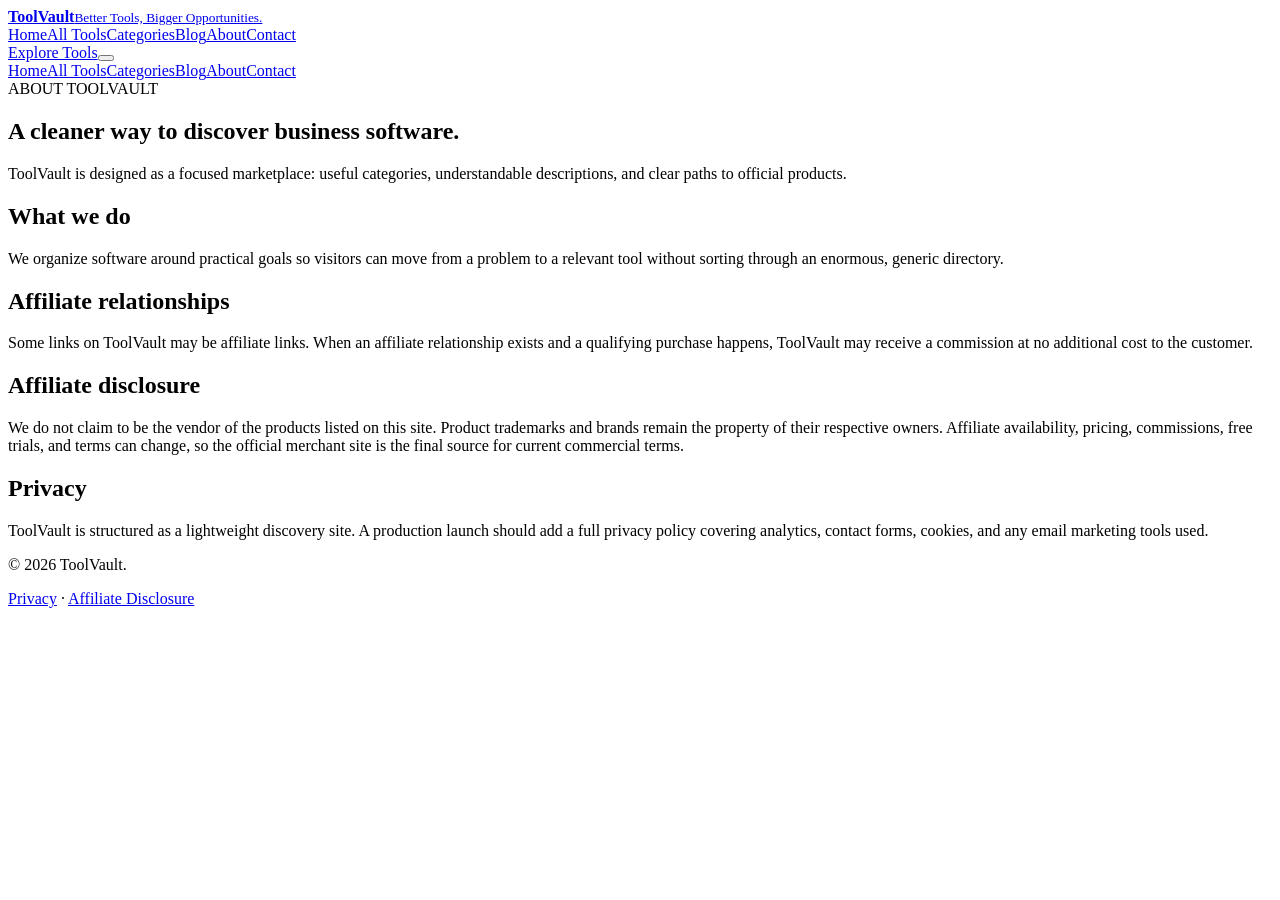
==== about.html @ f4c2e2bd "Create about.html" ====
<!DOCTYPE html>
<html lang="en">
<head><meta charset="UTF-8"><meta name="viewport" content="width=device-width, initial-scale=1.0"><meta name="description" content="Learn how ToolVault curates software recommendations and handles affiliate relationships."><meta name="theme-color" content="#050B16"><link rel="manifest" href="manifest.json"><link rel="preconnect" href="https://fonts.googleapis.com"><link rel="preconnect" href="https://fonts.gstatic.com" crossorigin><link href="https://fonts.googleapis.com/css2?family=Inter:wght@400;500;600;700;800&display=swap" rel="stylesheet"><link rel="stylesheet" href="style.css"><link rel="stylesheet" href="responsive.css"><title>About — ToolVault</title></head>
<body>
<header class="site-header"><div class="container header-inner"><a class="brand" href="index.html"><span class="brand-mark"><span></span></span><span class="brand-copy"><strong>ToolVault</strong><small>Better Tools, Bigger Opportunities.</small></span></a><nav class="main-nav"><a class="nav-link" href="index.html">Home</a><a class="nav-link" href="tools.html">All Tools</a><a class="nav-link" href="categories.html">Categories</a><a class="nav-link" href="blog.html">Blog</a><a class="nav-link active" href="about.html">About</a><a class="nav-link" href="contact.html">Contact</a></nav><div class="header-actions"><a class="btn btn-primary header-cta" href="tools.html">Explore Tools</a><button class="mobile-menu-toggle" type="button" aria-label="Open menu" aria-expanded="false"><span></span><span></span><span></span></button></div></div></header>
<div class="mobile-nav" aria-hidden="true"><div class="mobile-nav-inner"><a class="mobile-nav-link" href="index.html">Home</a><a class="mobile-nav-link" href="tools.html">All Tools</a><a class="mobile-nav-link" href="categories.html">Categories</a><a class="mobile-nav-link" href="blog.html">Blog</a><a class="mobile-nav-link active" href="about.html">About</a><a class="mobile-nav-link" href="contact.html">Contact</a></div></div>
<main><section class="page-hero compact"><div class="container"><div class="page-hero-content"><span class="hero-badge">ABOUT TOOLVAULT</span><h1>A cleaner way to discover business software.</h1><p>ToolVault is designed as a focused marketplace: useful categories, understandable descriptions, and clear paths to official products.</p></div></div></section><section class="content-section"><div class="container content-narrow"><article class="content-card"><h2>What we do</h2><p>We organize software around practical goals so visitors can move from a problem to a relevant tool without sorting through an enormous, generic directory.</p><h2>Affiliate relationships</h2><p>Some links on ToolVault may be affiliate links. When an affiliate relationship exists and a qualifying purchase happens, ToolVault may receive a commission at no additional cost to the customer.</p><h2 id="disclosure">Affiliate disclosure</h2><p>We do not claim to be the vendor of the products listed on this site. Product trademarks and brands remain the property of their respective owners. Affiliate availability, pricing, commissions, free trials, and terms can change, so the official merchant site is the final source for current commercial terms.</p><h2 id="privacy">Privacy</h2><p>ToolVault is structured as a lightweight discovery site. A production launch should add a full privacy policy covering analytics, contact forms, cookies, and any email marketing tools used.</p></article></div></section></main>
<footer class="site-footer"><div class="container"><div class="footer-bottom"><p>© <span id="currentYear">2026</span> ToolVault.</p><p><a href="#privacy">Privacy</a> · <a href="#disclosure">Affiliate Disclosure</a></p></div></div></footer>
<script src="app.js"></script><script src="affiliate.js"></script><script>if ('serviceWorker' in navigator) navigator.serviceWorker.register('sw.js').catch(() => {});</script>
</body></html>
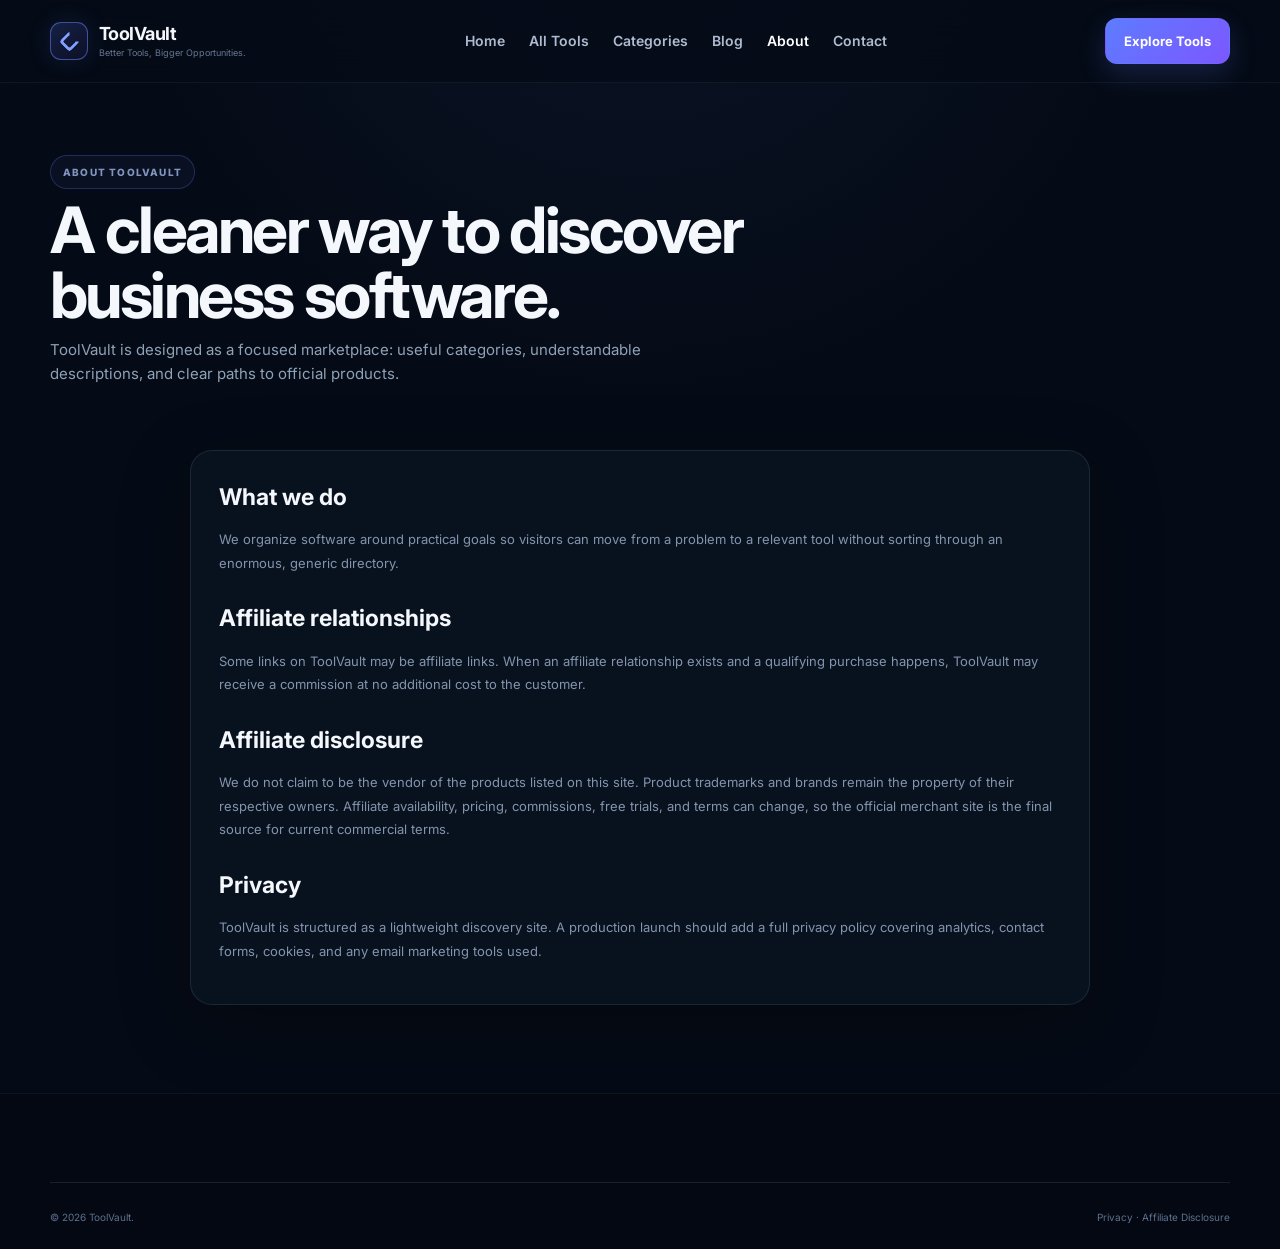
==== commit 72e69ed1: "Create about.html" ====
--- a/about.html
+++ b/about.html
@@ -1,10 +1,16 @@
 <!DOCTYPE html>
 <html lang="en">
-<head><meta charset="UTF-8"><meta name="viewport" content="width=device-width, initial-scale=1.0"><meta name="description" content="Learn how ToolVault curates software recommendations and handles affiliate relationships."><meta name="theme-color" content="#050B16"><link rel="manifest" href="manifest.json"><link rel="preconnect" href="https://fonts.googleapis.com"><link rel="preconnect" href="https://fonts.gstatic.com" crossorigin><link href="https://fonts.googleapis.com/css2?family=Inter:wght@400;500;600;700;800&display=swap" rel="stylesheet"><link rel="stylesheet" href="style.css"><link rel="stylesheet" href="responsive.css"><title>About — ToolVault</title></head>
+<head><meta charset="UTF-8"><meta name="viewport" content="width=device-width, initial-scale=1.0"><meta name="description" content="Learn how ToolVault curates software recommendations and handles affiliate relationships."><meta name="theme-color" content="#050B16">
+    <meta name="robots" content="index,follow,max-image-preview:large,max-snippet:-1,max-video-preview:-1">
+    <meta name="author" content="ToolVault">
+    <meta name="color-scheme" content="dark"><link rel="manifest" href="manifest.json"><link rel="preconnect" href="https://fonts.googleapis.com">
+    <link rel="dns-prefetch" href="https://fonts.googleapis.com"><link rel="preconnect" href="https://fonts.gstatic.com" crossorigin><link href="https://fonts.googleapis.com/css2?family=Inter:wght@400;500;600;700;800&display=swap" rel="stylesheet"><link rel="stylesheet" href="style.css"><link rel="stylesheet" href="responsive.css">
+    <link rel="stylesheet" href="polish.css"><title>About — ToolVault</title></head>
 <body>
-<header class="site-header"><div class="container header-inner"><a class="brand" href="index.html"><span class="brand-mark"><span></span></span><span class="brand-copy"><strong>ToolVault</strong><small>Better Tools, Bigger Opportunities.</small></span></a><nav class="main-nav"><a class="nav-link" href="index.html">Home</a><a class="nav-link" href="tools.html">All Tools</a><a class="nav-link" href="categories.html">Categories</a><a class="nav-link" href="blog.html">Blog</a><a class="nav-link active" href="about.html">About</a><a class="nav-link" href="contact.html">Contact</a></nav><div class="header-actions"><a class="btn btn-primary header-cta" href="tools.html">Explore Tools</a><button class="mobile-menu-toggle" type="button" aria-label="Open menu" aria-expanded="false"><span></span><span></span><span></span></button></div></div></header>
+<header class="site-header"><div class="container header-inner"><a class="brand" href="index.html"><span class="brand-mark" aria-hidden="true"><span class="brand-mark-fallback"></span><img class="brand-logo" src="assets/brand/toolvault-brand.png" alt="" loading="eager" onload="this.previousElementSibling.hidden=true" onerror="this.hidden=true"></span><span class="brand-copy"><strong>ToolVault</strong><small>Better Tools, Bigger Opportunities.</small></span></a><nav class="main-nav"><a class="nav-link" href="index.html">Home</a><a class="nav-link" href="tools.html">All Tools</a><a class="nav-link" href="categories.html">Categories</a><a class="nav-link" href="blog.html">Blog</a><a class="nav-link active" href="about.html">About</a><a class="nav-link" href="contact.html">Contact</a></nav><div class="header-actions"><a class="btn btn-primary header-cta" href="tools.html">Explore Tools</a><button class="mobile-menu-toggle" type="button" aria-label="Open menu" aria-expanded="false"><span></span><span></span><span></span></button></div></div></header>
 <div class="mobile-nav" aria-hidden="true"><div class="mobile-nav-inner"><a class="mobile-nav-link" href="index.html">Home</a><a class="mobile-nav-link" href="tools.html">All Tools</a><a class="mobile-nav-link" href="categories.html">Categories</a><a class="mobile-nav-link" href="blog.html">Blog</a><a class="mobile-nav-link active" href="about.html">About</a><a class="mobile-nav-link" href="contact.html">Contact</a></div></div>
-<main><section class="page-hero compact"><div class="container"><div class="page-hero-content"><span class="hero-badge">ABOUT TOOLVAULT</span><h1>A cleaner way to discover business software.</h1><p>ToolVault is designed as a focused marketplace: useful categories, understandable descriptions, and clear paths to official products.</p></div></div></section><section class="content-section"><div class="container content-narrow"><article class="content-card"><h2>What we do</h2><p>We organize software around practical goals so visitors can move from a problem to a relevant tool without sorting through an enormous, generic directory.</p><h2>Affiliate relationships</h2><p>Some links on ToolVault may be affiliate links. When an affiliate relationship exists and a qualifying purchase happens, ToolVault may receive a commission at no additional cost to the customer.</p><h2 id="disclosure">Affiliate disclosure</h2><p>We do not claim to be the vendor of the products listed on this site. Product trademarks and brands remain the property of their respective owners. Affiliate availability, pricing, commissions, free trials, and terms can change, so the official merchant site is the final source for current commercial terms.</p><h2 id="privacy">Privacy</h2><p>ToolVault is structured as a lightweight discovery site. A production launch should add a full privacy policy covering analytics, contact forms, cookies, and any email marketing tools used.</p></article></div></section></main>
+<main id="main-content"><section class="page-hero compact"><div class="container"><div class="page-hero-content"><span class="hero-badge">ABOUT TOOLVAULT</span><h1>A cleaner way to discover business software.</h1><p>ToolVault is designed as a focused marketplace: useful categories, understandable descriptions, and clear paths to official products.</p></div></div></section><section class="content-section"><div class="container content-narrow"><article class="content-card"><h2>What we do</h2><p>We organize software around practical goals so visitors can move from a problem to a relevant tool without sorting through an enormous, generic directory.</p><h2>Affiliate relationships</h2><p>Some links on ToolVault may be affiliate links. When an affiliate relationship exists and a qualifying purchase happens, ToolVault may receive a commission at no additional cost to the customer.</p><h2 id="disclosure">Affiliate disclosure</h2><p>We do not claim to be the vendor of the products listed on this site. Product trademarks and brands remain the property of their respective owners. Affiliate availability, pricing, commissions, free trials, and terms can change, so the official merchant site is the final source for current commercial terms.</p><h2 id="privacy">Privacy</h2><p>ToolVault is structured as a lightweight discovery site. A production launch should add a full privacy policy covering analytics, contact forms, cookies, and any email marketing tools used.</p></article></div></section></main>
 <footer class="site-footer"><div class="container"><div class="footer-bottom"><p>© <span id="currentYear">2026</span> ToolVault.</p><p><a href="#privacy">Privacy</a> · <a href="#disclosure">Affiliate Disclosure</a></p></div></div></footer>
 <script src="app.js"></script><script src="affiliate.js"></script><script>if ('serviceWorker' in navigator) navigator.serviceWorker.register('sw.js').catch(() => {});</script>
+<script src="analytics-config.js"></script><script src="analytics.js"></script><script src="site-seo.js"></script><script src="site-enhancements.js"></script>
 </body></html>
--- a/style.css
+++ b/style.css
@@ -0,0 +1,120 @@
+:root{--bg:#050B16;--bg-soft:#081120;--surface:#0b1627;--surface-2:#0f1c2e;--line:rgba(144,170,204,.15);--line-strong:rgba(144,170,204,.25);--text:#f4f7fb;--muted:#8fa1b7;--muted-2:#667892;--primary:#5d7cff;--primary-2:#7c57ff;--glow:rgba(93,124,255,.34);--success:#60e6a7;--radius:22px;--shadow:0 20px 70px rgba(0,0,0,.3);--container:1180px}
+*{box-sizing:border-box}html{scroll-behavior:smooth}body{margin:0;background:radial-gradient(circle at 50% -10%,rgba(43,69,134,.16),transparent 34%),var(--bg);color:var(--text);font-family:Inter,system-ui,sans-serif;line-height:1.6;min-height:100vh}a{color:inherit;text-decoration:none}button,input,select,textarea{font:inherit}button{cursor:pointer}.container{width:min(calc(100% - 40px),var(--container));margin:0 auto}.site-header{position:sticky;top:0;z-index:50;background:rgba(5,11,22,.82);backdrop-filter:blur(18px);border-bottom:1px solid rgba(144,170,204,.08)}.header-inner{display:flex;align-items:center;justify-content:space-between;gap:28px;min-height:82px}.brand{display:inline-flex;align-items:center;gap:11px;flex:0 0 auto}.brand-mark{width:38px;height:38px;border:1px solid rgba(108,137,255,.5);border-radius:11px;display:grid;place-items:center;background:linear-gradient(145deg,rgba(91,124,255,.2),rgba(124,87,255,.08));box-shadow:0 0 24px rgba(91,124,255,.14)}.brand-mark span{display:block;width:15px;height:15px;border:3px solid #86a0ff;border-top-color:transparent;transform:rotate(45deg);border-radius:4px}.brand-copy{display:flex;flex-direction:column;line-height:1.12}.brand-copy strong{font-size:18px;letter-spacing:-.03em}.brand-copy small{font-size:9px;color:var(--muted-2);margin-top:4px;white-space:nowrap}.main-nav{display:flex;align-items:center;gap:24px}.nav-link{border:0;background:none;color:#aebbd0;font-size:14px;font-weight:600;padding:9px 0;transition:.2s}.nav-link:hover,.nav-link.active{color:#fff}.nav-dropdown{position:relative}.dropdown-trigger{display:flex;align-items:center;gap:5px}.chevron{font-size:16px;line-height:1}.dropdown-menu{position:absolute;left:50%;top:calc(100% + 14px);transform:translateX(-50%) translateY(8px);width:235px;padding:10px;border:1px solid var(--line);background:rgba(11,22,39,.97);border-radius:16px;box-shadow:var(--shadow);opacity:0;pointer-events:none;transition:.2s}.nav-dropdown:hover .dropdown-menu,.nav-dropdown.open .dropdown-menu{opacity:1;pointer-events:auto;transform:translateX(-50%) translateY(0)}.dropdown-menu a{display:block;padding:10px 12px;border-radius:10px;color:#b5c1d2;font-size:13px}.dropdown-menu a:hover{background:rgba(93,124,255,.1);color:#fff}.header-actions{display:flex;align-items:center;gap:12px}.icon-button{width:40px;height:40px;border:1px solid var(--line);border-radius:12px;background:rgba(255,255,255,.02);color:#dce7f8;font-size:23px}.btn{display:inline-flex;align-items:center;justify-content:center;gap:8px;border:1px solid transparent;border-radius:12px;padding:12px 18px;font-weight:700;font-size:13px;transition:.2s}.btn-primary{color:#fff;background:linear-gradient(135deg,var(--primary),var(--primary-2));box-shadow:0 10px 28px rgba(93,124,255,.2)}.btn-primary:hover{transform:translateY(-1px);box-shadow:0 14px 34px rgba(93,124,255,.3)}.btn-outline{border-color:var(--line-strong);background:rgba(255,255,255,.02);color:#d4def0}.btn-outline:hover{background:rgba(255,255,255,.04);border-color:rgba(137,158,255,.34)}.mobile-menu-toggle{display:none;width:42px;height:42px;border:1px solid var(--line);border-radius:12px;background:transparent;padding:10px}.mobile-menu-toggle span{display:block;height:2px;background:#fff;margin:4px 0;border-radius:2px}.mobile-nav{display:none}.search-overlay{position:fixed;inset:0;z-index:90;display:none}.search-overlay.open{display:block}.search-overlay-backdrop{position:absolute;inset:0;background:rgba(0,0,0,.64);backdrop-filter:blur(7px)}.search-panel{position:relative;width:min(760px,calc(100% - 32px));margin:110px auto 0;border:1px solid var(--line);background:#091322;border-radius:24px;padding:28px;box-shadow:var(--shadow)}.search-panel-header{display:flex;justify-content:space-between;align-items:flex-start;margin-bottom:24px}.search-panel-header h2{margin:4px 0 0;font-size:26px}.search-close,.sidebar-close{border:0;background:transparent;color:#9db0c8;font-size:28px}.eyebrow{display:block;color:#7185a0;font-size:10px;font-weight:800;letter-spacing:.16em}.search-field{display:flex;align-items:center;gap:12px;padding:5px 6px 5px 15px;background:#07111f;border:1px solid rgba(151,177,214,.16);border-radius:16px;min-height:58px;box-shadow:inset 0 1px 0 rgba(255,255,255,.025)}.search-field>span{color:#7083a0;font-size:21px}.search-field input{min-width:0;flex:1;background:transparent;border:0;outline:0;color:#fff;font-size:14px}.search-field input::placeholder{color:#657994}.search-field.large{min-height:64px}.hero-section,.page-hero{position:relative;overflow:hidden}.hero-section{padding:74px 0 80px}.hero-glow,.page-hero-glow{position:absolute;width:420px;height:420px;border-radius:50%;filter:blur(90px);pointer-events:none}.hero-glow-left,.page-hero-glow-left{left:-240px;top:60px;background:rgba(59,92,235,.13)}.hero-glow-right,.page-hero-glow-right{right:-200px;top:0;background:rgba(124,87,255,.12)}.hero-grid{display:grid;grid-template-columns:1.03fr .97fr;gap:52px;align-items:center}.hero-content{max-width:650px}.hero-badge{display:inline-flex;padding:8px 12px;border:1px solid rgba(104,132,255,.25);border-radius:999px;background:rgba(84,111,236,.06);color:#8195bd;font-size:10px;font-weight:800;letter-spacing:.12em}.hero-content h1{font-size:clamp(44px,6vw,76px);line-height:.98;letter-spacing:-.055em;margin:20px 0}.hero-content h1 span{display:block;background:linear-gradient(100deg,#fff 0%,#9ba9ff 45%,#8a6cff 90%);-webkit-background-clip:text;background-clip:text;color:transparent}.hero-content>p{max-width:590px;font-size:17px;color:var(--muted);line-height:1.75;margin:0 0 24px}.hero-search{max-width:620px}.hero-quick-links{display:flex;flex-wrap:wrap;gap:12px;margin-top:14px;color:#687a95;font-size:12px}.hero-quick-links a{color:#98a9c1}.hero-quick-links a:hover{color:#fff}.hero-visual{position:relative;min-height:500px;display:grid;place-items:center}.hero-device{width:min(100%,540px);height:370px;border:1px solid rgba(143,172,212,.22);border-radius:24px;background:linear-gradient(160deg,#0e1a2b,#07111f 60%);box-shadow:0 30px 80px rgba(0,0,0,.45),0 0 80px rgba(79,102,255,.11);overflow:hidden;transform:perspective(900px) rotateY(-7deg) rotateX(2deg)}.device-topbar{height:44px;border-bottom:1px solid var(--line);display:flex;align-items:center;gap:6px;padding:0 14px}.device-topbar>span{width:7px;height:7px;border-radius:50%;background:#526177}.device-url{margin-left:12px;height:22px;flex:1;border-radius:7px;background:rgba(255,255,255,.035);color:#526580;font-size:9px;display:flex;align-items:center;padding:0 9px}.device-content{display:grid;grid-template-columns:70px 1fr;height:326px}.device-sidebar{padding:18px 12px;border-right:1px solid var(--line);display:flex;flex-direction:column;gap:16px}.mini-brand{width:30px;height:30px;border-radius:9px;background:linear-gradient(135deg,rgba(96,125,255,.42),rgba(124,87,255,.3));margin-bottom:4px}.device-sidebar span{height:10px;border-radius:999px;background:rgba(132,154,185,.12)}.device-sidebar span:nth-of-type(1){width:35px}.device-sidebar span:nth-of-type(2){width:28px}.device-sidebar span:nth-of-type(3){width:38px}.device-sidebar span:nth-of-type(4){width:31px}.device-main{padding:24px}.mini-heading{display:flex;gap:10px;margin-bottom:18px}.mini-heading i{height:9px;width:60px;background:rgba(236,243,255,.16);border-radius:8px}.mini-heading i:nth-child(2){width:30px;background:rgba(103,130,255,.18)}.mini-heading i:nth-child(3){width:42px}.mini-search{height:54px;border-radius:14px;border:1px solid rgba(135,164,207,.15);background:rgba(255,255,255,.02);margin-bottom:17px}.mini-cards{display:grid;grid-template-columns:repeat(3,1fr);gap:12px}.mini-cards div{height:118px;border-radius:16px;background:linear-gradient(145deg,rgba(114,136,255,.08),rgba(255,255,255,.025));border:1px solid var(--line);position:relative;overflow:hidden}.mini-cards div:after{content:"";position:absolute;left:14px;right:14px;top:18px;height:8px;border-radius:7px;background:rgba(255,255,255,.12);box-shadow:0 22px 0 rgba(255,255,255,.06),0 44px 0 rgba(255,255,255,.04)}.mini-wide{height:68px;border:1px solid var(--line);border-radius:16px;margin-top:14px;background:linear-gradient(90deg,rgba(99,127,255,.11),rgba(255,255,255,.02))}.floating-card{position:absolute;display:flex;align-items:center;gap:11px;padding:12px 15px;border:1px solid rgba(133,159,204,.18);background:rgba(8,18,32,.9);backdrop-filter:blur(14px);border-radius:16px;box-shadow:0 18px 48px rgba(0,0,0,.3)}.floating-card-top{right:-12px;top:72px}.floating-card-bottom{left:0;bottom:44px;display:flex;gap:18px}.floating-card small{display:block;color:#6f819b;font-size:9px}.floating-card strong{display:block;font-size:12px}.floating-dot{width:28px;height:28px;border-radius:50%;display:grid;place-items:center;background:rgba(74,224,161,.12);color:var(--success);border:1px solid rgba(74,224,161,.25)}.floating-card-bottom>div{min-width:60px}.floating-card-bottom>div strong{font-size:19px}.floating-card-bottom em{width:1px;height:30px;background:var(--line)}.section-heading{max-width:720px}.centered{margin:0 auto;text-align:center}.section-heading h2,.page-hero-content h1{margin:8px 0 10px;letter-spacing:-.04em}.section-heading h2{font-size:36px}.section-heading p{margin:0;color:var(--muted);font-size:15px}.categories-section{padding:92px 0 74px}.category-grid{margin-top:36px;display:grid;grid-template-columns:repeat(3,1fr);gap:14px}.category-card{display:flex;align-items:center;gap:14px;padding:17px 18px;border:1px solid var(--line);background:linear-gradient(145deg,rgba(255,255,255,.025),rgba(255,255,255,.015));border-radius:18px;transition:.2s}.category-card:hover{transform:translateY(-3px);border-color:rgba(108,139,255,.3);background:linear-gradient(145deg,rgba(91,124,255,.07),rgba(255,255,255,.02))}.category-icon{width:44px;height:44px;border-radius:13px;display:grid;place-items:center;background:rgba(102,126,255,.09);border:1px solid rgba(112,139,255,.16);color:#9aacff;font-size:18px}.category-content{display:flex;flex-direction:column;min-width:0}.category-content strong{font-size:13px}.category-content small{font-size:10px;color:#687a95;margin-top:3px}.category-arrow{margin-left:auto;color:#7084a3;font-size:18px}.featured-section{padding:58px 0 82px}.section-heading-row{display:flex;align-items:end;justify-content:space-between;gap:22px}.text-link{color:#aebcff;font-size:13px;font-weight:700}.text-link span{margin-left:6px}.featured-tools-grid{display:grid;grid-template-columns:repeat(3,1fr);gap:16px;margin-top:28px}.tool-card{border:1px solid var(--line);background:linear-gradient(160deg,rgba(14,28,48,.9),rgba(7,16,29,.95));border-radius:22px;padding:18px;min-width:0;transition:.22s;box-shadow:inset 0 1px 0 rgba(255,255,255,.02)}.tool-card:hover{transform:translateY(-4px);border-color:rgba(106,137,255,.32);box-shadow:0 20px 60px rgba(0,0,0,.24)}.tool-card-top{display:flex;align-items:flex-start;justify-content:space-between;gap:10px}.tool-category-badge{font-size:9px;font-weight:800;letter-spacing:.04em;padding:7px 9px;border-radius:999px;color:#9eb0cc;background:rgba(124,145,182,.09);border:1px solid rgba(124,145,182,.14)}.tool-logo{width:48px;height:48px;border-radius:15px;border:1px solid rgba(127,152,195,.17);background:linear-gradient(145deg,#14223a,#0b1627);display:grid;place-items:center;font-weight:800;font-size:19px;color:#e9effa;box-shadow:0 8px 18px rgba(0,0,0,.18)}.tool-logo span{display:block}.systeme-logo{color:#ffb38b}.getresponse-logo:after{content:"";width:17px;height:17px;border:4px solid #73a5ff;border-left-color:transparent;border-radius:50%}.semrush-logo{font-size:8px;letter-spacing:.08em;color:#ffb45f}.semrush-dot{width:9px;height:9px;border-radius:50%;background:#ff7a59}.jasper-logo{color:#b7a2ff}.wix-logo{font-size:13px}.canva-logo{background:linear-gradient(135deg,#1c253e,#0e1730);color:#9faeff}.zapier-logo{color:#ffb65b}.hubspot-logo{color:#ff9f65}.notion-logo{color:#fff}.tubebuddy-logo{color:#ff6e6e}.clickup-logo{color:#b2a4ff}.descript-logo{color:#ff9adc}.tool-card-body h3{font-size:19px;margin:18px 0 7px}.tool-card-body p{font-size:12px;color:#8294ae;line-height:1.7;margin:0}.tool-feature-list{list-style:none;padding:0;margin:18px 0 0;display:grid;gap:7px}.tool-feature-list li{font-size:11px;color:#8fa0b8}.tool-feature-list span{color:#7c94ff;margin-right:6px}.tool-card-footer{margin-top:20px;padding-top:16px;border-top:1px solid var(--line)}.btn-small{padding:10px 13px;font-size:11px}.trust-section{padding:0 0 82px}.trust-grid{display:grid;grid-template-columns:repeat(4,1fr);border:1px solid var(--line);border-radius:22px;overflow:hidden;background:rgba(255,255,255,.015)}.trust-item{display:flex;gap:12px;padding:22px;border-right:1px solid var(--line)}.trust-item:last-child{border-right:0}.trust-icon{width:34px;height:34px;border-radius:11px;display:grid;place-items:center;background:rgba(94,121,255,.09);color:#9eaeff;border:1px solid rgba(110,136,255,.16);flex:0 0 auto}.trust-item strong{font-size:12px}.trust-item p{margin:5px 0 0;color:#6f819b;font-size:10px;line-height:1.6}.cta-section{position:relative;padding:20px 0 90px}.cta-bg-glow{position:absolute;width:600px;height:220px;left:50%;bottom:20px;transform:translateX(-50%);border-radius:50%;background:rgba(82,100,255,.09);filter:blur(70px)}.cta-card{position:relative;display:flex;align-items:center;justify-content:space-between;gap:28px;padding:34px 36px;border:1px solid rgba(106,135,255,.22);border-radius:24px;background:linear-gradient(120deg,rgba(73,96,179,.13),rgba(76,56,146,.1));overflow:hidden}.cta-content{display:flex;gap:16px;align-items:flex-start}.cta-content h2{margin:7px 0 7px;font-size:29px;letter-spacing:-.04em}.cta-content p{margin:0;color:#8394ad;font-size:13px}.cta-mini-icon{width:40px;height:40px;border-radius:12px;display:grid;place-items:center;background:rgba(117,124,255,.12);color:#abb5ff;border:1px solid rgba(117,124,255,.18)}.page-hero{padding:72px 0 64px}.page-hero.compact{padding-bottom:54px}.page-hero-content{max-width:760px}.page-hero-content h1{font-size:clamp(38px,5vw,64px);line-height:1.02}.page-hero-content p{margin:0;color:var(--muted);font-size:15px;max-width:650px}.marketplace-search{margin-top:24px;max-width:650px}.tools-marketplace-section{padding:20px 0 70px}.marketplace-toolbar{display:flex;align-items:center;justify-content:space-between;gap:16px;margin-bottom:22px}.toolbar-results{display:flex;gap:5px;align-items:center;color:#6f819b;font-size:12px}.toolbar-results strong{color:#fff}.toolbar-controls{display:flex;gap:10px;align-items:center}.sort-control{display:flex;align-items:center;gap:9px;color:#72839b;font-size:11px}.sort-control select{border:1px solid var(--line);background:#091422;color:#dce5f5;border-radius:10px;padding:10px 12px;outline:0}.filter-mobile-toggle{display:none}.marketplace-layout{display:grid;grid-template-columns:250px 1fr;gap:22px;align-items:start}.tools-sidebar{position:sticky;top:104px;border:1px solid var(--line);background:#081220;border-radius:20px;padding:18px}.sidebar-header{display:flex;justify-content:space-between;align-items:flex-start}.sidebar-header h3{margin:5px 0 0;font-size:16px}.sidebar-close{display:none}.filter-group{padding:18px 0;border-bottom:1px solid var(--line)}.filter-group:last-of-type{border-bottom:0}.filter-title{font-size:11px;color:#cbd7e7;font-weight:800;margin-bottom:12px}.filter-option,.filter-check-option{display:flex;align-items:center;gap:9px;color:#8193ac;font-size:11px;padding:7px 0;cursor:pointer}.filter-option input,.filter-check-option input{display:none}.custom-radio{width:15px;height:15px;border-radius:50%;border:1px solid #52657f;position:relative}.filter-option input:checked + .custom-radio{border-color:#7f94ff}.filter-option input:checked + .custom-radio:after{content:"";position:absolute;inset:3px;border-radius:50%;background:#7f94ff}.custom-checkbox{width:15px;height:15px;border-radius:4px;border:1px solid #52657f}.filter-check-option input:checked + .custom-checkbox{background:linear-gradient(135deg,var(--primary),var(--primary-2));border-color:transparent;position:relative}.filter-check-option input:checked + .custom-checkbox:after{content:"✓";position:absolute;inset:0;display:grid;place-items:center;color:#fff;font-size:10px}.reset-filters{width:100%;border:0;background:transparent;color:#8295b1;font-size:11px;padding:13px 0;text-align:left}.reset-filters:hover{color:#fff}.tools-grid{display:grid;grid-template-columns:repeat(2,minmax(0,1fr));gap:16px}.tools-grid .tool-card.hidden-by-page{display:none}.tools-empty-state{text-align:center;padding:70px 20px;border:1px dashed var(--line-strong);border-radius:20px}.empty-state-icon{font-size:32px;color:#8094ff}.tools-empty-state h3{margin:12px 0 7px}.tools-empty-state p{color:#74859f;font-size:13px}.load-more-wrap{text-align:center;padding-top:28px}.affiliate-note-section{padding:0 0 70px}.affiliate-note{display:flex;gap:14px;align-items:flex-start;padding:18px 20px;border:1px solid var(--line);border-radius:18px;background:rgba(255,255,255,.015)}.affiliate-note-icon{font-size:20px;color:#8095ff}.affiliate-note p{margin:0;color:#798ba5;font-size:11px}.affiliate-note strong{color:#cad5e6}.categories-page-section,.blog-section,.content-section,.tool-detail-section{padding:10px 0 88px}.category-directory{display:grid;grid-template-columns:repeat(2,1fr);gap:16px}.category-directory .category-card{min-height:112px;padding:22px}.category-directory .category-card strong{font-size:15px}.category-directory .category-card p{margin:5px 0 0;color:#74859f;font-size:11px;line-height:1.6}.blog-grid{display:grid;grid-template-columns:repeat(3,1fr);gap:16px}.blog-card{border:1px solid var(--line);border-radius:21px;padding:22px;background:linear-gradient(155deg,rgba(15,29,48,.92),rgba(7,16,29,.92));min-height:240px}.blog-tag{font-size:9px;color:#92a4ff;font-weight:800;letter-spacing:.12em}.blog-card h3{font-size:20px;line-height:1.25;margin:13px 0 10px}.blog-card p{color:#7f91aa;font-size:12px;line-height:1.75}.blog-card a{display:inline-flex;margin-top:14px;color:#9eafff;font-size:12px;font-weight:700}.content-narrow{max-width:900px}.content-card{border:1px solid var(--line);border-radius:22px;background:rgba(9,19,33,.8);padding:28px;box-shadow:var(--shadow)}.content-card h2{font-size:23px;margin:25px 0 8px}.content-card h2:first-child{margin-top:0}.content-card p{color:#8394ad;font-size:13px;line-height:1.8}.contact-layout{display:grid;grid-template-columns:1.35fr .85fr;gap:18px;align-items:start;max-width:1000px}.contact-form{display:grid;gap:16px}.contact-form label{display:grid;gap:8px;color:#aebdd1;font-size:12px;font-weight:700}.contact-form input,.contact-form select,.contact-form textarea{width:100%;border:1px solid var(--line);background:#07111f;color:#eef4ff;border-radius:13px;padding:12px 13px;outline:0}.contact-form input:focus,.contact-form select:focus,.contact-form textarea:focus{border-color:rgba(113,140,255,.55)}.contact-aside h2{font-size:22px;line-height:1.25}.contact-aside p{margin-bottom:20px}.form-message{padding:11px 12px;border:1px solid rgba(95,225,167,.18);background:rgba(95,225,167,.06);color:#8fdeb9!important;border-radius:12px}.back-link{display:inline-flex;margin-bottom:18px;color:#8799b2;font-size:12px}.tool-detail-section{padding-top:48px}.tool-detail-hero{display:grid;grid-template-columns:220px 1fr;gap:26px;align-items:start}.detail-logo{width:120px;height:120px;border-radius:28px}.detail-kicker{display:flex;gap:8px;align-items:center;flex-wrap:wrap}.detail-title{font-size:clamp(38px,5vw,60px);line-height:1;letter-spacing:-.05em;margin:10px 0}.detail-description{max-width:720px;color:#8b9cb3;font-size:15px;line-height:1.75}.detail-actions{display:flex;gap:10px;flex-wrap:wrap;margin-top:22px}.detail-disclosure{margin-top:14px;color:#657892;font-size:10px}.detail-panels{display:grid;grid-template-columns:1fr 1fr;gap:16px;margin-top:26px}.detail-panel{border:1px solid var(--line);background:rgba(8,18,32,.78);border-radius:20px;padding:22px}.detail-panel h2{font-size:17px;margin:0 0 12px}.detail-panel ul{list-style:none;margin:0;padding:0;display:grid;gap:9px}.detail-panel li{font-size:12px;color:#8293aa}.detail-panel li:before{content:"✓";color:#90a2ff;margin-right:7px}.site-footer{border-top:1px solid rgba(144,170,204,.08);padding:56px 0 24px;background:rgba(2,7,14,.5)}.footer-main{display:grid;grid-template-columns:1.8fr repeat(3,1fr);gap:36px}.footer-brand>p{max-width:360px;color:#70819a;font-size:11px;line-height:1.8;margin:16px 0}.footer-socials{display:flex;gap:7px}.footer-socials a{display:grid;place-items:center;min-width:32px;height:32px;padding:0 8px;border:1px solid var(--line);border-radius:10px;color:#94a5bb;font-size:10px}.footer-column{display:flex;flex-direction:column;gap:9px}.footer-column h3{margin:0 0 5px;font-size:11px;letter-spacing:.06em;text-transform:uppercase;color:#dce5f3}.footer-column a{color:#70819a;font-size:11px}.footer-column a:hover{color:#fff}.footer-bottom{display:flex;justify-content:space-between;gap:20px;padding-top:26px;margin-top:32px;border-top:1px solid var(--line);color:#5e718d;font-size:10px}.footer-bottom p{margin:0}
+
+/* =========================================
+   DETAILED TOOL PAGES
+========================================= */
+.detail-hero-card{position:relative;overflow:hidden;border:1px solid var(--line);background:radial-gradient(circle at 10% 0%,rgba(93,124,255,.12),transparent 32%),linear-gradient(145deg,rgba(12,25,43,.96),rgba(6,14,26,.96));border-radius:28px;padding:34px;box-shadow:var(--shadow)}
+.detail-hero-card:after{content:"";position:absolute;right:-140px;top:-160px;width:360px;height:360px;border-radius:50%;background:rgba(124,87,255,.08);filter:blur(70px);pointer-events:none}
+.tool-detail-hero{grid-template-columns:190px minmax(0,1fr)}
+.detail-hero-brand{position:relative;z-index:1;display:flex;flex-direction:column;align-items:flex-start;gap:12px}
+.detail-logo{width:126px;height:126px;border-radius:30px;border:1px solid rgba(157,181,255,.22);background:linear-gradient(145deg,rgba(93,124,255,.2),rgba(124,87,255,.12));box-shadow:0 20px 48px rgba(0,0,0,.28);display:grid;place-items:center;font-size:48px;font-weight:800;color:#dce5ff}
+.tool-logo{position:relative;overflow:hidden}
+.logo-placeholder{display:grid;place-items:center;width:100%;height:100%;font-weight:800;color:#e9effa;user-select:none}
+.tool-logo-image{position:absolute;inset:12%;width:76%;height:76%;object-fit:contain;z-index:2;display:block}
+.detail-logo .tool-logo-image{inset:11%;width:78%;height:78%}
+.detail-logo .logo-placeholder{font-size:48px}
+
+.detail-logo-caption{font-size:10px;color:#71839d;text-transform:uppercase;letter-spacing:.13em;font-weight:800}
+.detail-hero-copy{position:relative;z-index:1}
+.featured-badge{background:rgba(96,230,167,.07)!important;border-color:rgba(96,230,167,.18)!important;color:#85d8b1!important}
+.detail-tagline{max-width:760px;margin:0 0 12px;color:#d4def0;font-size:18px;font-weight:600;line-height:1.55}
+.detail-intro-grid,.considerations-grid{display:grid;grid-template-columns:1.35fr .85fr;gap:16px;margin-top:18px}
+.detail-section-block{padding-top:72px}
+.detail-feature-grid{display:grid;grid-template-columns:repeat(4,1fr);gap:14px;margin-top:24px}
+.detail-feature-card{border:1px solid var(--line);border-radius:20px;padding:22px;background:linear-gradient(145deg,rgba(12,25,43,.84),rgba(7,16,29,.9));min-height:210px;transition:.2s}
+.detail-feature-card:hover{transform:translateY(-3px);border-color:rgba(119,145,255,.26);box-shadow:0 22px 50px rgba(0,0,0,.22)}
+.detail-number{display:inline-flex;width:36px;height:36px;border-radius:11px;align-items:center;justify-content:center;background:rgba(93,124,255,.1);color:#90a3ff;font-size:11px;font-weight:800;margin-bottom:18px}
+.detail-feature-card h3{font-size:16px;line-height:1.35;margin:0 0 9px}
+.detail-feature-card p{margin:0;color:#7d8fa9;font-size:12px;line-height:1.75}
+.use-case-list,.consideration-list{list-style:none;margin:0;padding:0;display:grid;gap:10px}
+.use-case-list li,.consideration-list li{display:flex;gap:9px;color:#8395ae;font-size:12px;line-height:1.65}
+.use-case-list li span{color:#8fa3ff;font-weight:800}
+.consideration-list li span{color:#71839d}
+.audience-section{padding-bottom:2px}
+.audience-pills{display:flex;flex-wrap:wrap;gap:10px;margin-top:22px}
+.audience-pill{display:inline-flex;padding:11px 14px;border:1px solid var(--line);border-radius:999px;background:rgba(255,255,255,.02);color:#a7b6ca;font-size:11px;font-weight:700}
+.how-steps{display:grid;grid-template-columns:repeat(2,1fr);gap:14px;margin-top:24px}
+.how-step{display:grid;grid-template-columns:46px 1fr;gap:14px;padding:21px;border:1px solid var(--line);border-radius:20px;background:rgba(8,18,32,.74)}
+.how-step-number{width:38px;height:38px;border-radius:12px;display:grid;place-items:center;background:linear-gradient(135deg,rgba(93,124,255,.2),rgba(124,87,255,.18));border:1px solid rgba(122,148,255,.2);color:#a5b5ff;font-size:12px;font-weight:800}
+.how-step h3{margin:0 0 5px;font-size:15px}
+.how-step p{margin:0;color:#7d8fa7;font-size:12px;line-height:1.7}
+.decision-panel{display:flex;flex-direction:column;align-items:flex-start}
+.decision-panel .btn{margin-top:16px}
+.decision-note{margin-top:11px;color:#5f718b;font-size:10px;line-height:1.5}
+.faq-section{max-width:940px;margin-inline:auto}
+.faq-list{display:grid;gap:10px;margin-top:22px}
+.faq-item{border:1px solid var(--line);background:rgba(8,18,32,.74);border-radius:16px;padding:0 18px}
+.faq-item summary{list-style:none;display:flex;justify-content:space-between;gap:20px;align-items:center;padding:18px 0;color:#d9e2f0;font-size:13px;font-weight:700;cursor:pointer}
+.faq-item summary::-webkit-details-marker{display:none}
+.faq-item summary span{color:#8295ff;font-size:18px;line-height:1;transition:.2s}
+.faq-item[open] summary span{transform:rotate(45deg)}
+.faq-item p{margin:0 0 18px;color:#7f91a9;font-size:12px;line-height:1.75;max-width:850px}
+.related-section{padding-bottom:76px}
+.related-tools-grid{display:grid;grid-template-columns:repeat(3,1fr);gap:14px;margin-top:22px}
+.related-tool-card{display:flex;align-items:center;gap:12px;border:1px solid var(--line);border-radius:18px;padding:15px;background:rgba(8,18,32,.74);transition:.2s}
+.related-tool-card:hover{transform:translateY(-2px);border-color:rgba(120,145,255,.24)}
+.related-tool-card .tool-logo{width:42px;height:42px;border-radius:12px;flex:0 0 auto;font-size:18px}
+.related-tool-card div:nth-child(2){min-width:0;display:flex;flex-direction:column;gap:2px;flex:1}
+.related-tool-card strong{font-size:12px;white-space:nowrap;overflow:hidden;text-overflow:ellipsis}
+.related-tool-card small{font-size:9px;color:#687b96}
+.related-tool-card>span{color:#90a2ff;font-size:18px}
+.tool-not-found{margin-top:20px;text-align:center}
+.tool-not-found h2{margin:8px 0}
+.tool-not-found p{margin-bottom:20px}
+
+/* tool-specific visual marks */
+.systeme-io-logo{background:linear-gradient(145deg,#202b5b,#121a31)}
+.getresponse-logo{background:linear-gradient(145deg,#1b5d70,#102a39)}
+.semrush-logo{background:linear-gradient(145deg,#2d214f,#151326)}
+.jasper-logo{background:linear-gradient(145deg,#44365e,#191525)}
+.wix-logo{background:linear-gradient(145deg,#30343e,#16191f)}
+.canva-logo{background:linear-gradient(145deg,#3e315c,#171a32)}
+.zapier-logo{background:linear-gradient(145deg,#5a3118,#20140c)}
+.hubspot-logo{background:linear-gradient(145deg,#5a321d,#231610)}
+.notion-logo{background:linear-gradient(145deg,#30333a,#151619)}
+.tubebuddy-logo{background:linear-gradient(145deg,#54303d,#1d1418)}
+.clickup-logo{background:linear-gradient(145deg,#4e365e,#191520)}
+.descript-logo{background:linear-gradient(145deg,#244a60,#101c26)}
+
+
+/* Blog reader and buyer-guide UI */
+body.modal-open{overflow:hidden}
+.blog-toolbar{display:flex;align-items:center;justify-content:space-between;gap:14px;margin:0 0 24px}
+.blog-search-field{display:flex;align-items:center;gap:10px;flex:1;max-width:620px;padding:0 14px;border:1px solid var(--line);border-radius:14px;background:#07111f;min-height:50px;color:#6f819b}
+.blog-search-field input{width:100%;border:0;outline:0;background:transparent;color:#fff;font-size:13px}
+.blog-search-field input::placeholder{color:#62748e}
+.blog-filter-control{display:flex;align-items:center;gap:9px;color:#72839b;font-size:11px}
+.blog-filter-control select{border:1px solid var(--line);background:#091422;color:#dce5f5;border-radius:10px;padding:10px 12px;outline:0}
+.blog-card-meta{display:flex;justify-content:space-between;gap:12px;align-items:center;color:#60728b;font-size:10px}
+.blog-card-featured{grid-column:span 2;border-color:rgba(106,135,255,.25);background:linear-gradient(145deg,rgba(24,37,70,.98),rgba(8,17,30,.95))}
+.blog-card-featured h3{font-size:26px;max-width:720px}
+.blog-read-button{border:0;background:none;padding:0;cursor:pointer;font:inherit}
+.blog-reader{position:fixed;inset:0;z-index:120;display:none}
+.blog-reader.open{display:block}
+.blog-reader-backdrop{position:absolute;inset:0;background:rgba(0,0,0,.72);backdrop-filter:blur(9px)}
+.blog-reader-panel{position:relative;width:min(900px,calc(100% - 28px));max-height:calc(100vh - 36px);overflow:auto;margin:18px auto;border:1px solid var(--line);border-radius:26px;background:linear-gradient(160deg,#0c192b,#07111f);box-shadow:0 35px 100px rgba(0,0,0,.5);padding:30px}
+.blog-reader-head{display:flex;align-items:center;justify-content:space-between;gap:12px}
+.blog-reader-head>div{display:flex;align-items:center;gap:10px}
+.blog-reader-time{color:#60728b;font-size:10px}
+.blog-reader-close{width:38px;height:38px;border:1px solid var(--line);border-radius:11px;background:rgba(255,255,255,.02);color:#9db0c8;font-size:24px}
+.blog-reader-panel h2{font-size:clamp(30px,5vw,48px);line-height:1.05;letter-spacing:-.045em;margin:18px 0 12px}
+.blog-reader-lead{color:#9aacbf;font-size:16px;line-height:1.75;max-width:780px}
+.blog-reader-content{display:grid;gap:16px;margin-top:28px}
+.blog-reader-content section{display:grid;grid-template-columns:46px 1fr;gap:15px;padding:20px;border:1px solid var(--line);border-radius:18px;background:rgba(255,255,255,.018)}
+.blog-step{width:36px;height:36px;border-radius:11px;display:grid;place-items:center;background:rgba(93,124,255,.11);color:#93a5ff;font-size:10px;font-weight:800}
+.blog-reader-content h3{margin:0 0 5px;font-size:16px}
+.blog-reader-content p{margin:0;color:#8192a9;font-size:13px;line-height:1.8}
+.blog-related{margin-top:30px;padding-top:24px;border-top:1px solid var(--line)}
+.blog-related-links{display:grid;grid-template-columns:repeat(3,1fr);gap:12px;margin-top:14px}
+.blog-reader-footer{display:flex;justify-content:space-between;align-items:center;gap:18px;margin-top:30px;padding-top:22px;border-top:1px solid var(--line)}
+.blog-reader-footer p{margin:0;color:#62748d;font-size:10px;line-height:1.7;max-width:620px}
+
+.detail-verified{font-size:9px;color:#647792;line-height:1.4}
+.pricing-detail-section{padding-top:34px}
+.pricing-detail-panel{display:flex;align-items:center;justify-content:space-between;gap:24px;background:linear-gradient(120deg,rgba(93,124,255,.07),rgba(124,87,255,.055))}
+.pricing-detail-panel h2{margin:7px 0 6px;font-size:18px}
+.pricing-detail-panel p{margin:0;color:#7e90a8;font-size:12px;line-height:1.7;max-width:690px}
+.detail-source-section{padding:34px 0 76px}
+.detail-source-box{display:flex;align-items:center;justify-content:space-between;gap:20px;border:1px solid var(--line);border-radius:18px;padding:18px 20px;background:rgba(255,255,255,.012)}
+.detail-source-box p{margin:7px 0 0;color:#687a94;font-size:10px;line-height:1.7;max-width:760px}
--- a/responsive.css
+++ b/responsive.css
@@ -0,0 +1,40 @@
+@media (max-width:1020px){.main-nav{gap:15px}.hero-grid{grid-template-columns:1fr}.hero-content{max-width:none}.hero-visual{min-height:440px}.featured-tools-grid{grid-template-columns:repeat(2,1fr)}.trust-grid{grid-template-columns:repeat(2,1fr)}.trust-item:nth-child(2){border-right:0}.trust-item:nth-child(-n+2){border-bottom:1px solid var(--line)}.footer-main{grid-template-columns:1.6fr repeat(2,1fr)}.marketplace-layout{grid-template-columns:220px 1fr}}
+@media (max-width:780px){.container{width:min(calc(100% - 28px),var(--container))}.main-nav,.header-actions .header-cta{display:none}.mobile-menu-toggle{display:block}.mobile-nav{position:fixed;inset:82px 0 0;z-index:45;background:rgba(5,11,22,.98);padding:24px;overflow:auto}.mobile-nav.open{display:block}.mobile-nav-inner{display:flex;flex-direction:column;gap:4px}.mobile-nav-link{padding:14px 12px;border-radius:12px;color:#aab8cc;font-size:14px}.mobile-nav-link.active,.mobile-nav-link:hover{background:rgba(97,124,255,.09);color:#fff}.mobile-nav .btn{margin-top:14px}.hero-section{padding-top:46px}.hero-content h1{font-size:48px}.hero-content>p{font-size:15px}.hero-visual{min-height:350px}.hero-device{height:280px}.device-content{height:236px}.mini-search{height:42px}.mini-cards div{height:82px}.floating-card-top{right:0}.floating-card-bottom{left:0;bottom:10px}.category-grid,.featured-tools-grid,.blog-grid,.category-directory{grid-template-columns:1fr}.section-heading h2{font-size:30px}.section-heading-row{align-items:start;flex-direction:column}.trust-grid{grid-template-columns:1fr}.trust-item{border-right:0!important;border-bottom:1px solid var(--line)}.trust-item:last-child{border-bottom:0}.cta-card{flex-direction:column;align-items:flex-start;padding:26px}.cta-content h2{font-size:25px}.cta-button{width:100%}.marketplace-toolbar{align-items:flex-start;flex-direction:column}.toolbar-controls{width:100%;justify-content:space-between}.filter-mobile-toggle{display:inline-flex;align-items:center;gap:7px;border:1px solid var(--line);border-radius:10px;background:#091422;color:#c4d0e0;padding:10px 12px}.marketplace-layout{display:block}.tools-sidebar{position:fixed;left:0;top:0;bottom:0;z-index:80;width:min(320px,88vw);border-radius:0;transform:translateX(-100%);transition:.25s;overflow:auto}.tools-sidebar.open{transform:translateX(0)}.sidebar-close{display:block}.sidebar-overlay{position:fixed;inset:0;z-index:70;background:rgba(0,0,0,.55);display:none}.sidebar-overlay.open{display:block}.tools-grid{grid-template-columns:1fr}.tools-content{width:100%}.tool-detail-hero{grid-template-columns:1fr}.detail-logo{width:92px;height:92px;border-radius:22px}.detail-panels,.contact-layout{grid-template-columns:1fr}.footer-main{grid-template-columns:1fr 1fr}.footer-brand{grid-column:1/-1}.footer-bottom{flex-direction:column}.page-hero{padding:52px 0 42px}.page-hero-content h1{font-size:42px}.search-panel{margin-top:88px}.search-field{min-height:54px}.search-field .btn{padding:10px 14px}}
+@media (max-width:500px){.hero-content h1{font-size:40px}.hero-badge{font-size:8px}.hero-quick-links{gap:9px}.hero-device{width:100%;transform:none}.device-sidebar{display:none}.device-content{grid-template-columns:1fr}.device-main{padding:18px}.floating-card{transform:scale(.9);transform-origin:center}.floating-card-top{top:30px;right:-6px}.floating-card-bottom{left:-10px;bottom:-4px}.footer-main{grid-template-columns:1fr}.footer-brand{grid-column:auto}.header-inner{min-height:74px}.mobile-nav{inset:74px 0 0}.page-hero-content h1{font-size:36px}.toolbar-controls{flex-direction:column;align-items:stretch}.sort-control{justify-content:space-between}.sort-control select{flex:1}.tool-detail-section{padding-top:32px}}
+
+@media (max-width:1020px){
+  .detail-feature-grid{grid-template-columns:repeat(2,1fr)}
+}
+
+@media (max-width:780px){
+  .detail-hero-card{padding:24px}
+  .tool-detail-hero{grid-template-columns:1fr}
+  .detail-hero-brand{flex-direction:row;align-items:center}
+  .detail-logo{width:92px;height:92px;border-radius:22px;font-size:34px}
+  .detail-tagline{font-size:16px}
+  .detail-intro-grid,.considerations-grid,.how-steps,.related-tools-grid{grid-template-columns:1fr}
+  .detail-section-block{padding-top:52px}
+  .detail-feature-grid{grid-template-columns:1fr}
+  .related-section{padding-bottom:52px}
+}
+
+
+@media (max-width:780px){
+  .blog-toolbar{align-items:stretch;flex-direction:column}
+  .blog-search-field{max-width:none}
+  .blog-filter-control{justify-content:space-between}
+  .blog-filter-control select{flex:1}
+  .blog-card-featured{grid-column:auto}
+  .blog-card-featured h3{font-size:22px}
+  .blog-reader-panel{padding:22px;border-radius:22px;margin:10px auto;max-height:calc(100vh - 20px)}
+  .blog-reader-content section{grid-template-columns:1fr}
+  .blog-related-links{grid-template-columns:1fr}
+  .blog-reader-footer{flex-direction:column;align-items:flex-start}
+  .blog-reader-footer .btn{width:100%}
+}
+
+@media (max-width:780px){
+  .pricing-detail-panel,.detail-source-box{align-items:flex-start;flex-direction:column}
+  .pricing-detail-panel .btn,.detail-source-box .text-link{width:100%}
+  .detail-source-section{padding-bottom:52px}
+}
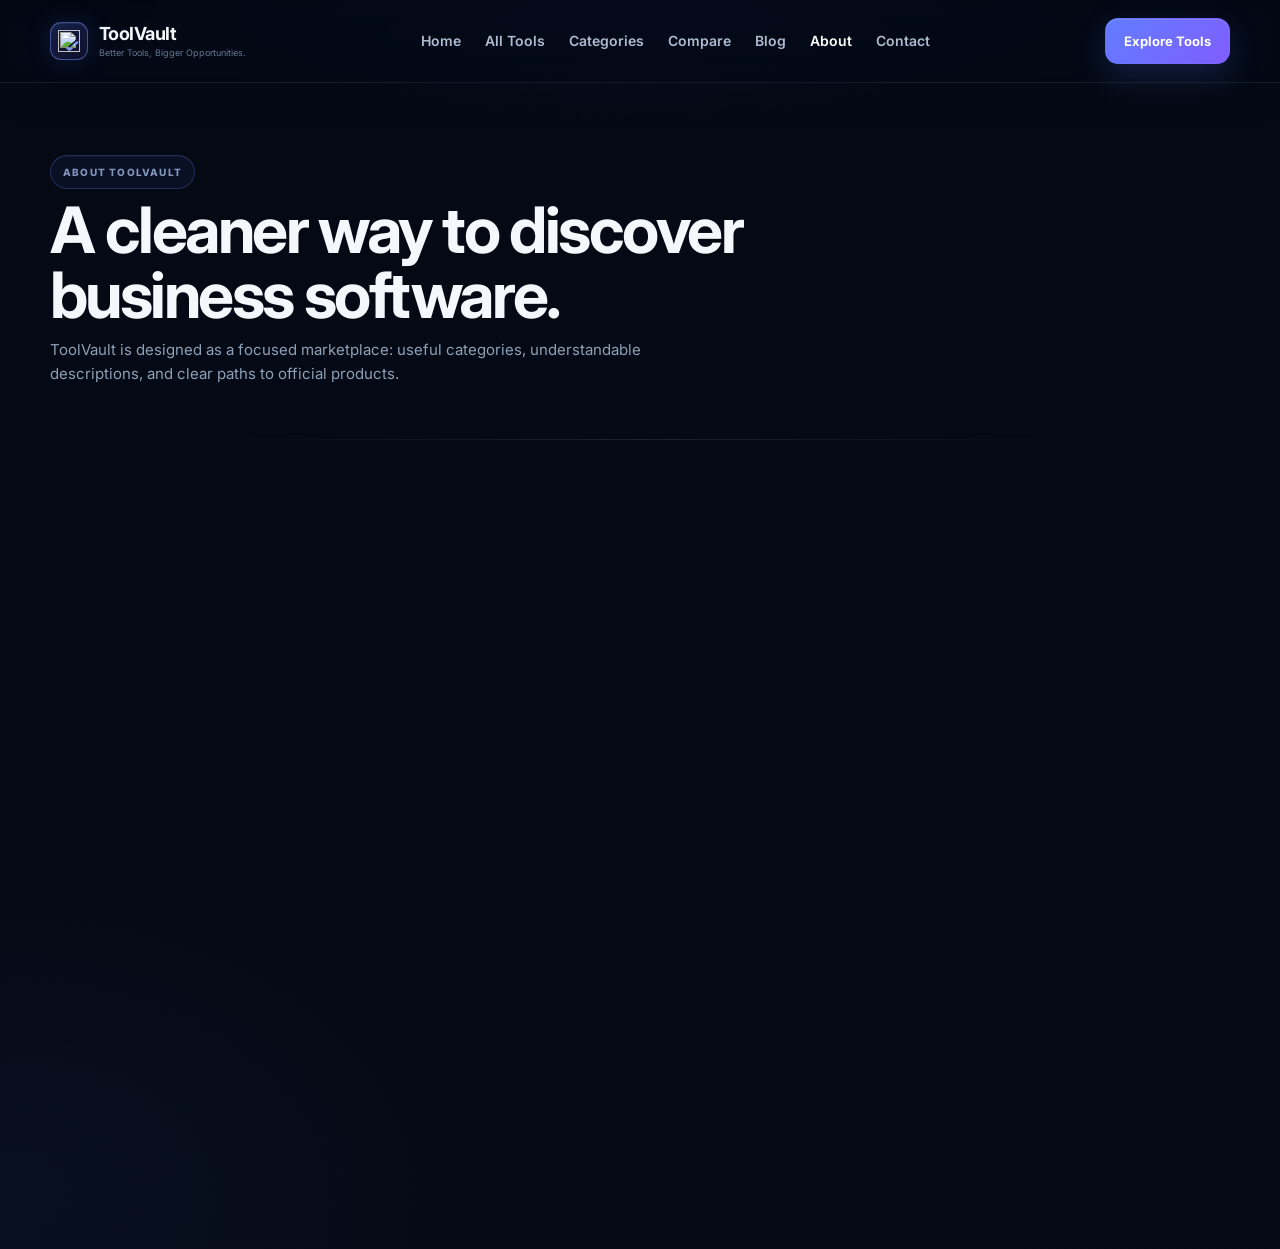
==== commit 927ee7cb: "Create about.html" ====
--- a/about.html
+++ b/about.html
@@ -7,8 +7,8 @@
     <link rel="dns-prefetch" href="https://fonts.googleapis.com"><link rel="preconnect" href="https://fonts.gstatic.com" crossorigin><link href="https://fonts.googleapis.com/css2?family=Inter:wght@400;500;600;700;800&display=swap" rel="stylesheet"><link rel="stylesheet" href="style.css"><link rel="stylesheet" href="responsive.css">
     <link rel="stylesheet" href="polish.css"><title>About — ToolVault</title></head>
 <body>
-<header class="site-header"><div class="container header-inner"><a class="brand" href="index.html"><span class="brand-mark" aria-hidden="true"><span class="brand-mark-fallback"></span><img class="brand-logo" src="assets/brand/toolvault-brand.png" alt="" loading="eager" onload="this.previousElementSibling.hidden=true" onerror="this.hidden=true"></span><span class="brand-copy"><strong>ToolVault</strong><small>Better Tools, Bigger Opportunities.</small></span></a><nav class="main-nav"><a class="nav-link" href="index.html">Home</a><a class="nav-link" href="tools.html">All Tools</a><a class="nav-link" href="categories.html">Categories</a><a class="nav-link" href="blog.html">Blog</a><a class="nav-link active" href="about.html">About</a><a class="nav-link" href="contact.html">Contact</a></nav><div class="header-actions"><a class="btn btn-primary header-cta" href="tools.html">Explore Tools</a><button class="mobile-menu-toggle" type="button" aria-label="Open menu" aria-expanded="false"><span></span><span></span><span></span></button></div></div></header>
-<div class="mobile-nav" aria-hidden="true"><div class="mobile-nav-inner"><a class="mobile-nav-link" href="index.html">Home</a><a class="mobile-nav-link" href="tools.html">All Tools</a><a class="mobile-nav-link" href="categories.html">Categories</a><a class="mobile-nav-link" href="blog.html">Blog</a><a class="mobile-nav-link active" href="about.html">About</a><a class="mobile-nav-link" href="contact.html">Contact</a></div></div>
+<header class="site-header"><div class="container header-inner"><a class="brand" href="index.html"><span class="brand-mark" aria-hidden="true"><span class="brand-mark-fallback"></span><img class="brand-logo" src="assets/brand/toolvault-brand.png" alt="" loading="eager" onload="this.previousElementSibling.hidden=true" onerror="this.hidden=true"></span><span class="brand-copy"><strong>ToolVault</strong><small>Better Tools, Bigger Opportunities.</small></span></a><nav class="main-nav" aria-label="Primary navigation"><a class="nav-link" href="index.html">Home</a><a class="nav-link" href="tools.html">All Tools</a><a class="nav-link" href="categories.html">Categories</a><a class="nav-link" href="compare.html">Compare</a><a class="nav-link" href="blog.html">Blog</a><a class="nav-link active" href="about.html">About</a><a class="nav-link" href="contact.html">Contact</a></nav><div class="header-actions"><a class="btn btn-primary header-cta" href="tools.html">Explore Tools</a><button class="mobile-menu-toggle" type="button" aria-label="Open menu" aria-expanded="false"><span></span><span></span><span></span></button></div></div></header>
+<div class="mobile-nav" aria-hidden="true"><div class="mobile-nav-inner"><a class="mobile-nav-link" href="index.html">Home</a><a class="mobile-nav-link" href="tools.html">All Tools</a><a class="mobile-nav-link" href="categories.html">Categories</a><a class="mobile-nav-link" href="compare.html">Compare</a><a class="mobile-nav-link" href="blog.html">Blog</a><a class="mobile-nav-link active" href="about.html">About</a><a class="mobile-nav-link" href="contact.html">Contact</a><a class="btn btn-primary" href="tools.html">Explore Tools</a></div></div>
 <main id="main-content"><section class="page-hero compact"><div class="container"><div class="page-hero-content"><span class="hero-badge">ABOUT TOOLVAULT</span><h1>A cleaner way to discover business software.</h1><p>ToolVault is designed as a focused marketplace: useful categories, understandable descriptions, and clear paths to official products.</p></div></div></section><section class="content-section"><div class="container content-narrow"><article class="content-card"><h2>What we do</h2><p>We organize software around practical goals so visitors can move from a problem to a relevant tool without sorting through an enormous, generic directory.</p><h2>Affiliate relationships</h2><p>Some links on ToolVault may be affiliate links. When an affiliate relationship exists and a qualifying purchase happens, ToolVault may receive a commission at no additional cost to the customer.</p><h2 id="disclosure">Affiliate disclosure</h2><p>We do not claim to be the vendor of the products listed on this site. Product trademarks and brands remain the property of their respective owners. Affiliate availability, pricing, commissions, free trials, and terms can change, so the official merchant site is the final source for current commercial terms.</p><h2 id="privacy">Privacy</h2><p>ToolVault is structured as a lightweight discovery site. A production launch should add a full privacy policy covering analytics, contact forms, cookies, and any email marketing tools used.</p></article></div></section></main>
 <footer class="site-footer"><div class="container"><div class="footer-bottom"><p>© <span id="currentYear">2026</span> ToolVault.</p><p><a href="#privacy">Privacy</a> · <a href="#disclosure">Affiliate Disclosure</a></p></div></div></footer>
 <script src="app.js"></script><script src="affiliate.js"></script><script>if ('serviceWorker' in navigator) navigator.serviceWorker.register('sw.js').catch(() => {});</script>
--- a/style.css
+++ b/style.css
@@ -1,5 +1,5 @@
 :root{--bg:#050B16;--bg-soft:#081120;--surface:#0b1627;--surface-2:#0f1c2e;--line:rgba(144,170,204,.15);--line-strong:rgba(144,170,204,.25);--text:#f4f7fb;--muted:#8fa1b7;--muted-2:#667892;--primary:#5d7cff;--primary-2:#7c57ff;--glow:rgba(93,124,255,.34);--success:#60e6a7;--radius:22px;--shadow:0 20px 70px rgba(0,0,0,.3);--container:1180px}
-*{box-sizing:border-box}html{scroll-behavior:smooth}body{margin:0;background:radial-gradient(circle at 50% -10%,rgba(43,69,134,.16),transparent 34%),var(--bg);color:var(--text);font-family:Inter,system-ui,sans-serif;line-height:1.6;min-height:100vh}a{color:inherit;text-decoration:none}button,input,select,textarea{font:inherit}button{cursor:pointer}.container{width:min(calc(100% - 40px),var(--container));margin:0 auto}.site-header{position:sticky;top:0;z-index:50;background:rgba(5,11,22,.82);backdrop-filter:blur(18px);border-bottom:1px solid rgba(144,170,204,.08)}.header-inner{display:flex;align-items:center;justify-content:space-between;gap:28px;min-height:82px}.brand{display:inline-flex;align-items:center;gap:11px;flex:0 0 auto}.brand-mark{width:38px;height:38px;border:1px solid rgba(108,137,255,.5);border-radius:11px;display:grid;place-items:center;background:linear-gradient(145deg,rgba(91,124,255,.2),rgba(124,87,255,.08));box-shadow:0 0 24px rgba(91,124,255,.14)}.brand-mark span{display:block;width:15px;height:15px;border:3px solid #86a0ff;border-top-color:transparent;transform:rotate(45deg);border-radius:4px}.brand-copy{display:flex;flex-direction:column;line-height:1.12}.brand-copy strong{font-size:18px;letter-spacing:-.03em}.brand-copy small{font-size:9px;color:var(--muted-2);margin-top:4px;white-space:nowrap}.main-nav{display:flex;align-items:center;gap:24px}.nav-link{border:0;background:none;color:#aebbd0;font-size:14px;font-weight:600;padding:9px 0;transition:.2s}.nav-link:hover,.nav-link.active{color:#fff}.nav-dropdown{position:relative}.dropdown-trigger{display:flex;align-items:center;gap:5px}.chevron{font-size:16px;line-height:1}.dropdown-menu{position:absolute;left:50%;top:calc(100% + 14px);transform:translateX(-50%) translateY(8px);width:235px;padding:10px;border:1px solid var(--line);background:rgba(11,22,39,.97);border-radius:16px;box-shadow:var(--shadow);opacity:0;pointer-events:none;transition:.2s}.nav-dropdown:hover .dropdown-menu,.nav-dropdown.open .dropdown-menu{opacity:1;pointer-events:auto;transform:translateX(-50%) translateY(0)}.dropdown-menu a{display:block;padding:10px 12px;border-radius:10px;color:#b5c1d2;font-size:13px}.dropdown-menu a:hover{background:rgba(93,124,255,.1);color:#fff}.header-actions{display:flex;align-items:center;gap:12px}.icon-button{width:40px;height:40px;border:1px solid var(--line);border-radius:12px;background:rgba(255,255,255,.02);color:#dce7f8;font-size:23px}.btn{display:inline-flex;align-items:center;justify-content:center;gap:8px;border:1px solid transparent;border-radius:12px;padding:12px 18px;font-weight:700;font-size:13px;transition:.2s}.btn-primary{color:#fff;background:linear-gradient(135deg,var(--primary),var(--primary-2));box-shadow:0 10px 28px rgba(93,124,255,.2)}.btn-primary:hover{transform:translateY(-1px);box-shadow:0 14px 34px rgba(93,124,255,.3)}.btn-outline{border-color:var(--line-strong);background:rgba(255,255,255,.02);color:#d4def0}.btn-outline:hover{background:rgba(255,255,255,.04);border-color:rgba(137,158,255,.34)}.mobile-menu-toggle{display:none;width:42px;height:42px;border:1px solid var(--line);border-radius:12px;background:transparent;padding:10px}.mobile-menu-toggle span{display:block;height:2px;background:#fff;margin:4px 0;border-radius:2px}.mobile-nav{display:none}.search-overlay{position:fixed;inset:0;z-index:90;display:none}.search-overlay.open{display:block}.search-overlay-backdrop{position:absolute;inset:0;background:rgba(0,0,0,.64);backdrop-filter:blur(7px)}.search-panel{position:relative;width:min(760px,calc(100% - 32px));margin:110px auto 0;border:1px solid var(--line);background:#091322;border-radius:24px;padding:28px;box-shadow:var(--shadow)}.search-panel-header{display:flex;justify-content:space-between;align-items:flex-start;margin-bottom:24px}.search-panel-header h2{margin:4px 0 0;font-size:26px}.search-close,.sidebar-close{border:0;background:transparent;color:#9db0c8;font-size:28px}.eyebrow{display:block;color:#7185a0;font-size:10px;font-weight:800;letter-spacing:.16em}.search-field{display:flex;align-items:center;gap:12px;padding:5px 6px 5px 15px;background:#07111f;border:1px solid rgba(151,177,214,.16);border-radius:16px;min-height:58px;box-shadow:inset 0 1px 0 rgba(255,255,255,.025)}.search-field>span{color:#7083a0;font-size:21px}.search-field input{min-width:0;flex:1;background:transparent;border:0;outline:0;color:#fff;font-size:14px}.search-field input::placeholder{color:#657994}.search-field.large{min-height:64px}.hero-section,.page-hero{position:relative;overflow:hidden}.hero-section{padding:74px 0 80px}.hero-glow,.page-hero-glow{position:absolute;width:420px;height:420px;border-radius:50%;filter:blur(90px);pointer-events:none}.hero-glow-left,.page-hero-glow-left{left:-240px;top:60px;background:rgba(59,92,235,.13)}.hero-glow-right,.page-hero-glow-right{right:-200px;top:0;background:rgba(124,87,255,.12)}.hero-grid{display:grid;grid-template-columns:1.03fr .97fr;gap:52px;align-items:center}.hero-content{max-width:650px}.hero-badge{display:inline-flex;padding:8px 12px;border:1px solid rgba(104,132,255,.25);border-radius:999px;background:rgba(84,111,236,.06);color:#8195bd;font-size:10px;font-weight:800;letter-spacing:.12em}.hero-content h1{font-size:clamp(44px,6vw,76px);line-height:.98;letter-spacing:-.055em;margin:20px 0}.hero-content h1 span{display:block;background:linear-gradient(100deg,#fff 0%,#9ba9ff 45%,#8a6cff 90%);-webkit-background-clip:text;background-clip:text;color:transparent}.hero-content>p{max-width:590px;font-size:17px;color:var(--muted);line-height:1.75;margin:0 0 24px}.hero-search{max-width:620px}.hero-quick-links{display:flex;flex-wrap:wrap;gap:12px;margin-top:14px;color:#687a95;font-size:12px}.hero-quick-links a{color:#98a9c1}.hero-quick-links a:hover{color:#fff}.hero-visual{position:relative;min-height:500px;display:grid;place-items:center}.hero-device{width:min(100%,540px);height:370px;border:1px solid rgba(143,172,212,.22);border-radius:24px;background:linear-gradient(160deg,#0e1a2b,#07111f 60%);box-shadow:0 30px 80px rgba(0,0,0,.45),0 0 80px rgba(79,102,255,.11);overflow:hidden;transform:perspective(900px) rotateY(-7deg) rotateX(2deg)}.device-topbar{height:44px;border-bottom:1px solid var(--line);display:flex;align-items:center;gap:6px;padding:0 14px}.device-topbar>span{width:7px;height:7px;border-radius:50%;background:#526177}.device-url{margin-left:12px;height:22px;flex:1;border-radius:7px;background:rgba(255,255,255,.035);color:#526580;font-size:9px;display:flex;align-items:center;padding:0 9px}.device-content{display:grid;grid-template-columns:70px 1fr;height:326px}.device-sidebar{padding:18px 12px;border-right:1px solid var(--line);display:flex;flex-direction:column;gap:16px}.mini-brand{width:30px;height:30px;border-radius:9px;background:linear-gradient(135deg,rgba(96,125,255,.42),rgba(124,87,255,.3));margin-bottom:4px}.device-sidebar span{height:10px;border-radius:999px;background:rgba(132,154,185,.12)}.device-sidebar span:nth-of-type(1){width:35px}.device-sidebar span:nth-of-type(2){width:28px}.device-sidebar span:nth-of-type(3){width:38px}.device-sidebar span:nth-of-type(4){width:31px}.device-main{padding:24px}.mini-heading{display:flex;gap:10px;margin-bottom:18px}.mini-heading i{height:9px;width:60px;background:rgba(236,243,255,.16);border-radius:8px}.mini-heading i:nth-child(2){width:30px;background:rgba(103,130,255,.18)}.mini-heading i:nth-child(3){width:42px}.mini-search{height:54px;border-radius:14px;border:1px solid rgba(135,164,207,.15);background:rgba(255,255,255,.02);margin-bottom:17px}.mini-cards{display:grid;grid-template-columns:repeat(3,1fr);gap:12px}.mini-cards div{height:118px;border-radius:16px;background:linear-gradient(145deg,rgba(114,136,255,.08),rgba(255,255,255,.025));border:1px solid var(--line);position:relative;overflow:hidden}.mini-cards div:after{content:"";position:absolute;left:14px;right:14px;top:18px;height:8px;border-radius:7px;background:rgba(255,255,255,.12);box-shadow:0 22px 0 rgba(255,255,255,.06),0 44px 0 rgba(255,255,255,.04)}.mini-wide{height:68px;border:1px solid var(--line);border-radius:16px;margin-top:14px;background:linear-gradient(90deg,rgba(99,127,255,.11),rgba(255,255,255,.02))}.floating-card{position:absolute;display:flex;align-items:center;gap:11px;padding:12px 15px;border:1px solid rgba(133,159,204,.18);background:rgba(8,18,32,.9);backdrop-filter:blur(14px);border-radius:16px;box-shadow:0 18px 48px rgba(0,0,0,.3)}.floating-card-top{right:-12px;top:72px}.floating-card-bottom{left:0;bottom:44px;display:flex;gap:18px}.floating-card small{display:block;color:#6f819b;font-size:9px}.floating-card strong{display:block;font-size:12px}.floating-dot{width:28px;height:28px;border-radius:50%;display:grid;place-items:center;background:rgba(74,224,161,.12);color:var(--success);border:1px solid rgba(74,224,161,.25)}.floating-card-bottom>div{min-width:60px}.floating-card-bottom>div strong{font-size:19px}.floating-card-bottom em{width:1px;height:30px;background:var(--line)}.section-heading{max-width:720px}.centered{margin:0 auto;text-align:center}.section-heading h2,.page-hero-content h1{margin:8px 0 10px;letter-spacing:-.04em}.section-heading h2{font-size:36px}.section-heading p{margin:0;color:var(--muted);font-size:15px}.categories-section{padding:92px 0 74px}.category-grid{margin-top:36px;display:grid;grid-template-columns:repeat(3,1fr);gap:14px}.category-card{display:flex;align-items:center;gap:14px;padding:17px 18px;border:1px solid var(--line);background:linear-gradient(145deg,rgba(255,255,255,.025),rgba(255,255,255,.015));border-radius:18px;transition:.2s}.category-card:hover{transform:translateY(-3px);border-color:rgba(108,139,255,.3);background:linear-gradient(145deg,rgba(91,124,255,.07),rgba(255,255,255,.02))}.category-icon{width:44px;height:44px;border-radius:13px;display:grid;place-items:center;background:rgba(102,126,255,.09);border:1px solid rgba(112,139,255,.16);color:#9aacff;font-size:18px}.category-content{display:flex;flex-direction:column;min-width:0}.category-content strong{font-size:13px}.category-content small{font-size:10px;color:#687a95;margin-top:3px}.category-arrow{margin-left:auto;color:#7084a3;font-size:18px}.featured-section{padding:58px 0 82px}.section-heading-row{display:flex;align-items:end;justify-content:space-between;gap:22px}.text-link{color:#aebcff;font-size:13px;font-weight:700}.text-link span{margin-left:6px}.featured-tools-grid{display:grid;grid-template-columns:repeat(3,1fr);gap:16px;margin-top:28px}.tool-card{border:1px solid var(--line);background:linear-gradient(160deg,rgba(14,28,48,.9),rgba(7,16,29,.95));border-radius:22px;padding:18px;min-width:0;transition:.22s;box-shadow:inset 0 1px 0 rgba(255,255,255,.02)}.tool-card:hover{transform:translateY(-4px);border-color:rgba(106,137,255,.32);box-shadow:0 20px 60px rgba(0,0,0,.24)}.tool-card-top{display:flex;align-items:flex-start;justify-content:space-between;gap:10px}.tool-category-badge{font-size:9px;font-weight:800;letter-spacing:.04em;padding:7px 9px;border-radius:999px;color:#9eb0cc;background:rgba(124,145,182,.09);border:1px solid rgba(124,145,182,.14)}.tool-logo{width:48px;height:48px;border-radius:15px;border:1px solid rgba(127,152,195,.17);background:linear-gradient(145deg,#14223a,#0b1627);display:grid;place-items:center;font-weight:800;font-size:19px;color:#e9effa;box-shadow:0 8px 18px rgba(0,0,0,.18)}.tool-logo span{display:block}.systeme-logo{color:#ffb38b}.getresponse-logo:after{content:"";width:17px;height:17px;border:4px solid #73a5ff;border-left-color:transparent;border-radius:50%}.semrush-logo{font-size:8px;letter-spacing:.08em;color:#ffb45f}.semrush-dot{width:9px;height:9px;border-radius:50%;background:#ff7a59}.jasper-logo{color:#b7a2ff}.wix-logo{font-size:13px}.canva-logo{background:linear-gradient(135deg,#1c253e,#0e1730);color:#9faeff}.zapier-logo{color:#ffb65b}.hubspot-logo{color:#ff9f65}.notion-logo{color:#fff}.tubebuddy-logo{color:#ff6e6e}.clickup-logo{color:#b2a4ff}.descript-logo{color:#ff9adc}.tool-card-body h3{font-size:19px;margin:18px 0 7px}.tool-card-body p{font-size:12px;color:#8294ae;line-height:1.7;margin:0}.tool-feature-list{list-style:none;padding:0;margin:18px 0 0;display:grid;gap:7px}.tool-feature-list li{font-size:11px;color:#8fa0b8}.tool-feature-list span{color:#7c94ff;margin-right:6px}.tool-card-footer{margin-top:20px;padding-top:16px;border-top:1px solid var(--line)}.btn-small{padding:10px 13px;font-size:11px}.trust-section{padding:0 0 82px}.trust-grid{display:grid;grid-template-columns:repeat(4,1fr);border:1px solid var(--line);border-radius:22px;overflow:hidden;background:rgba(255,255,255,.015)}.trust-item{display:flex;gap:12px;padding:22px;border-right:1px solid var(--line)}.trust-item:last-child{border-right:0}.trust-icon{width:34px;height:34px;border-radius:11px;display:grid;place-items:center;background:rgba(94,121,255,.09);color:#9eaeff;border:1px solid rgba(110,136,255,.16);flex:0 0 auto}.trust-item strong{font-size:12px}.trust-item p{margin:5px 0 0;color:#6f819b;font-size:10px;line-height:1.6}.cta-section{position:relative;padding:20px 0 90px}.cta-bg-glow{position:absolute;width:600px;height:220px;left:50%;bottom:20px;transform:translateX(-50%);border-radius:50%;background:rgba(82,100,255,.09);filter:blur(70px)}.cta-card{position:relative;display:flex;align-items:center;justify-content:space-between;gap:28px;padding:34px 36px;border:1px solid rgba(106,135,255,.22);border-radius:24px;background:linear-gradient(120deg,rgba(73,96,179,.13),rgba(76,56,146,.1));overflow:hidden}.cta-content{display:flex;gap:16px;align-items:flex-start}.cta-content h2{margin:7px 0 7px;font-size:29px;letter-spacing:-.04em}.cta-content p{margin:0;color:#8394ad;font-size:13px}.cta-mini-icon{width:40px;height:40px;border-radius:12px;display:grid;place-items:center;background:rgba(117,124,255,.12);color:#abb5ff;border:1px solid rgba(117,124,255,.18)}.page-hero{padding:72px 0 64px}.page-hero.compact{padding-bottom:54px}.page-hero-content{max-width:760px}.page-hero-content h1{font-size:clamp(38px,5vw,64px);line-height:1.02}.page-hero-content p{margin:0;color:var(--muted);font-size:15px;max-width:650px}.marketplace-search{margin-top:24px;max-width:650px}.tools-marketplace-section{padding:20px 0 70px}.marketplace-toolbar{display:flex;align-items:center;justify-content:space-between;gap:16px;margin-bottom:22px}.toolbar-results{display:flex;gap:5px;align-items:center;color:#6f819b;font-size:12px}.toolbar-results strong{color:#fff}.toolbar-controls{display:flex;gap:10px;align-items:center}.sort-control{display:flex;align-items:center;gap:9px;color:#72839b;font-size:11px}.sort-control select{border:1px solid var(--line);background:#091422;color:#dce5f5;border-radius:10px;padding:10px 12px;outline:0}.filter-mobile-toggle{display:none}.marketplace-layout{display:grid;grid-template-columns:250px 1fr;gap:22px;align-items:start}.tools-sidebar{position:sticky;top:104px;border:1px solid var(--line);background:#081220;border-radius:20px;padding:18px}.sidebar-header{display:flex;justify-content:space-between;align-items:flex-start}.sidebar-header h3{margin:5px 0 0;font-size:16px}.sidebar-close{display:none}.filter-group{padding:18px 0;border-bottom:1px solid var(--line)}.filter-group:last-of-type{border-bottom:0}.filter-title{font-size:11px;color:#cbd7e7;font-weight:800;margin-bottom:12px}.filter-option,.filter-check-option{display:flex;align-items:center;gap:9px;color:#8193ac;font-size:11px;padding:7px 0;cursor:pointer}.filter-option input,.filter-check-option input{display:none}.custom-radio{width:15px;height:15px;border-radius:50%;border:1px solid #52657f;position:relative}.filter-option input:checked + .custom-radio{border-color:#7f94ff}.filter-option input:checked + .custom-radio:after{content:"";position:absolute;inset:3px;border-radius:50%;background:#7f94ff}.custom-checkbox{width:15px;height:15px;border-radius:4px;border:1px solid #52657f}.filter-check-option input:checked + .custom-checkbox{background:linear-gradient(135deg,var(--primary),var(--primary-2));border-color:transparent;position:relative}.filter-check-option input:checked + .custom-checkbox:after{content:"✓";position:absolute;inset:0;display:grid;place-items:center;color:#fff;font-size:10px}.reset-filters{width:100%;border:0;background:transparent;color:#8295b1;font-size:11px;padding:13px 0;text-align:left}.reset-filters:hover{color:#fff}.tools-grid{display:grid;grid-template-columns:repeat(2,minmax(0,1fr));gap:16px}.tools-grid .tool-card.hidden-by-page{display:none}.tools-empty-state{text-align:center;padding:70px 20px;border:1px dashed var(--line-strong);border-radius:20px}.empty-state-icon{font-size:32px;color:#8094ff}.tools-empty-state h3{margin:12px 0 7px}.tools-empty-state p{color:#74859f;font-size:13px}.load-more-wrap{text-align:center;padding-top:28px}.affiliate-note-section{padding:0 0 70px}.affiliate-note{display:flex;gap:14px;align-items:flex-start;padding:18px 20px;border:1px solid var(--line);border-radius:18px;background:rgba(255,255,255,.015)}.affiliate-note-icon{font-size:20px;color:#8095ff}.affiliate-note p{margin:0;color:#798ba5;font-size:11px}.affiliate-note strong{color:#cad5e6}.categories-page-section,.blog-section,.content-section,.tool-detail-section{padding:10px 0 88px}.category-directory{display:grid;grid-template-columns:repeat(2,1fr);gap:16px}.category-directory .category-card{min-height:112px;padding:22px}.category-directory .category-card strong{font-size:15px}.category-directory .category-card p{margin:5px 0 0;color:#74859f;font-size:11px;line-height:1.6}.blog-grid{display:grid;grid-template-columns:repeat(3,1fr);gap:16px}.blog-card{border:1px solid var(--line);border-radius:21px;padding:22px;background:linear-gradient(155deg,rgba(15,29,48,.92),rgba(7,16,29,.92));min-height:240px}.blog-tag{font-size:9px;color:#92a4ff;font-weight:800;letter-spacing:.12em}.blog-card h3{font-size:20px;line-height:1.25;margin:13px 0 10px}.blog-card p{color:#7f91aa;font-size:12px;line-height:1.75}.blog-card a{display:inline-flex;margin-top:14px;color:#9eafff;font-size:12px;font-weight:700}.content-narrow{max-width:900px}.content-card{border:1px solid var(--line);border-radius:22px;background:rgba(9,19,33,.8);padding:28px;box-shadow:var(--shadow)}.content-card h2{font-size:23px;margin:25px 0 8px}.content-card h2:first-child{margin-top:0}.content-card p{color:#8394ad;font-size:13px;line-height:1.8}.contact-layout{display:grid;grid-template-columns:1.35fr .85fr;gap:18px;align-items:start;max-width:1000px}.contact-form{display:grid;gap:16px}.contact-form label{display:grid;gap:8px;color:#aebdd1;font-size:12px;font-weight:700}.contact-form input,.contact-form select,.contact-form textarea{width:100%;border:1px solid var(--line);background:#07111f;color:#eef4ff;border-radius:13px;padding:12px 13px;outline:0}.contact-form input:focus,.contact-form select:focus,.contact-form textarea:focus{border-color:rgba(113,140,255,.55)}.contact-aside h2{font-size:22px;line-height:1.25}.contact-aside p{margin-bottom:20px}.form-message{padding:11px 12px;border:1px solid rgba(95,225,167,.18);background:rgba(95,225,167,.06);color:#8fdeb9!important;border-radius:12px}.back-link{display:inline-flex;margin-bottom:18px;color:#8799b2;font-size:12px}.tool-detail-section{padding-top:48px}.tool-detail-hero{display:grid;grid-template-columns:220px 1fr;gap:26px;align-items:start}.detail-logo{width:120px;height:120px;border-radius:28px}.detail-kicker{display:flex;gap:8px;align-items:center;flex-wrap:wrap}.detail-title{font-size:clamp(38px,5vw,60px);line-height:1;letter-spacing:-.05em;margin:10px 0}.detail-description{max-width:720px;color:#8b9cb3;font-size:15px;line-height:1.75}.detail-actions{display:flex;gap:10px;flex-wrap:wrap;margin-top:22px}.detail-disclosure{margin-top:14px;color:#657892;font-size:10px}.detail-panels{display:grid;grid-template-columns:1fr 1fr;gap:16px;margin-top:26px}.detail-panel{border:1px solid var(--line);background:rgba(8,18,32,.78);border-radius:20px;padding:22px}.detail-panel h2{font-size:17px;margin:0 0 12px}.detail-panel ul{list-style:none;margin:0;padding:0;display:grid;gap:9px}.detail-panel li{font-size:12px;color:#8293aa}.detail-panel li:before{content:"✓";color:#90a2ff;margin-right:7px}.site-footer{border-top:1px solid rgba(144,170,204,.08);padding:56px 0 24px;background:rgba(2,7,14,.5)}.footer-main{display:grid;grid-template-columns:1.8fr repeat(3,1fr);gap:36px}.footer-brand>p{max-width:360px;color:#70819a;font-size:11px;line-height:1.8;margin:16px 0}.footer-socials{display:flex;gap:7px}.footer-socials a{display:grid;place-items:center;min-width:32px;height:32px;padding:0 8px;border:1px solid var(--line);border-radius:10px;color:#94a5bb;font-size:10px}.footer-column{display:flex;flex-direction:column;gap:9px}.footer-column h3{margin:0 0 5px;font-size:11px;letter-spacing:.06em;text-transform:uppercase;color:#dce5f3}.footer-column a{color:#70819a;font-size:11px}.footer-column a:hover{color:#fff}.footer-bottom{display:flex;justify-content:space-between;gap:20px;padding-top:26px;margin-top:32px;border-top:1px solid var(--line);color:#5e718d;font-size:10px}.footer-bottom p{margin:0}
+*{box-sizing:border-box}html{scroll-behavior:smooth}body{margin:0;background:radial-gradient(circle at 50% -10%,rgba(43,69,134,.16),transparent 34%),var(--bg);color:var(--text);font-family:Inter,system-ui,sans-serif;line-height:1.6;min-height:100vh}a{color:inherit;text-decoration:none}button,input,select,textarea{font:inherit}button{cursor:pointer}.container{width:min(calc(100% - 40px),var(--container));margin:0 auto}.site-header{position:sticky;top:0;z-index:50;background:rgba(5,11,22,.82);backdrop-filter:blur(18px);border-bottom:1px solid rgba(144,170,204,.08)}.header-inner{display:flex;align-items:center;justify-content:space-between;gap:28px;min-height:82px}.brand{display:inline-flex;align-items:center;gap:11px;flex:0 0 auto}.brand-mark{width:38px;height:38px;border:1px solid rgba(108,137,255,.5);border-radius:11px;display:grid;place-items:center;background:linear-gradient(145deg,rgba(91,124,255,.2),rgba(124,87,255,.08));box-shadow:0 0 24px rgba(91,124,255,.14)}.brand-mark-fallback{display:block!important;width:15px;height:15px;border:3px solid #86a0ff;border-top-color:transparent;transform:rotate(45deg);border-radius:4px}.brand-logo{display:block;width:24px;height:24px;object-fit:contain;border-radius:6px}.brand-copy{display:flex;flex-direction:column;line-height:1.12}.brand-copy strong{font-size:18px;letter-spacing:-.03em}.brand-copy small{font-size:9px;color:var(--muted-2);margin-top:4px;white-space:nowrap}.main-nav{display:flex;align-items:center;gap:24px}.nav-link{border:0;background:none;color:#aebbd0;font-size:14px;font-weight:600;padding:9px 0;transition:.2s}.nav-link:hover,.nav-link.active{color:#fff}.nav-dropdown{position:relative}.dropdown-trigger{display:flex;align-items:center;gap:5px}.chevron{font-size:16px;line-height:1}.dropdown-menu{position:absolute;left:50%;top:calc(100% + 14px);transform:translateX(-50%) translateY(8px);width:235px;padding:10px;border:1px solid var(--line);background:rgba(11,22,39,.97);border-radius:16px;box-shadow:var(--shadow);opacity:0;pointer-events:none;transition:.2s}.nav-dropdown:hover .dropdown-menu,.nav-dropdown.open .dropdown-menu{opacity:1;pointer-events:auto;transform:translateX(-50%) translateY(0)}.dropdown-menu a{display:block;padding:10px 12px;border-radius:10px;color:#b5c1d2;font-size:13px}.dropdown-menu a:hover{background:rgba(93,124,255,.1);color:#fff}.header-actions{display:flex;align-items:center;gap:12px}.icon-button{width:40px;height:40px;border:1px solid var(--line);border-radius:12px;background:rgba(255,255,255,.02);color:#dce7f8;font-size:23px}.btn{display:inline-flex;align-items:center;justify-content:center;gap:8px;border:1px solid transparent;border-radius:12px;padding:12px 18px;font-weight:700;font-size:13px;transition:.2s}.btn-primary{color:#fff;background:linear-gradient(135deg,var(--primary),var(--primary-2));box-shadow:0 10px 28px rgba(93,124,255,.2)}.btn-primary:hover{transform:translateY(-1px);box-shadow:0 14px 34px rgba(93,124,255,.3)}.btn-outline{border-color:var(--line-strong);background:rgba(255,255,255,.02);color:#d4def0}.btn-outline:hover{background:rgba(255,255,255,.04);border-color:rgba(137,158,255,.34)}.mobile-menu-toggle{display:none;width:42px;height:42px;border:1px solid var(--line);border-radius:12px;background:transparent;padding:10px}.mobile-menu-toggle span{display:block;height:2px;background:#fff;margin:4px 0;border-radius:2px}.mobile-nav{display:none}.search-overlay{position:fixed;inset:0;z-index:90;display:none}.search-overlay.open{display:block}.search-overlay-backdrop{position:absolute;inset:0;background:rgba(0,0,0,.64);backdrop-filter:blur(7px)}.search-panel{position:relative;width:min(760px,calc(100% - 32px));margin:110px auto 0;border:1px solid var(--line);background:#091322;border-radius:24px;padding:28px;box-shadow:var(--shadow)}.search-panel-header{display:flex;justify-content:space-between;align-items:flex-start;margin-bottom:24px}.search-panel-header h2{margin:4px 0 0;font-size:26px}.search-close,.sidebar-close{border:0;background:transparent;color:#9db0c8;font-size:28px}.eyebrow{display:block;color:#7185a0;font-size:10px;font-weight:800;letter-spacing:.16em}.search-field{display:flex;align-items:center;gap:12px;padding:5px 6px 5px 15px;background:#07111f;border:1px solid rgba(151,177,214,.16);border-radius:16px;min-height:58px;box-shadow:inset 0 1px 0 rgba(255,255,255,.025)}.search-field>span{color:#7083a0;font-size:21px}.search-field input{min-width:0;flex:1;background:transparent;border:0;outline:0;color:#fff;font-size:14px}.search-field input::placeholder{color:#657994}.search-field.large{min-height:64px}.hero-section,.page-hero{position:relative;overflow:hidden}.hero-section{padding:74px 0 80px}.hero-glow,.page-hero-glow{position:absolute;width:420px;height:420px;border-radius:50%;filter:blur(90px);pointer-events:none}.hero-glow-left,.page-hero-glow-left{left:-240px;top:60px;background:rgba(59,92,235,.13)}.hero-glow-right,.page-hero-glow-right{right:-200px;top:0;background:rgba(124,87,255,.12)}.hero-grid{display:grid;grid-template-columns:1.03fr .97fr;gap:52px;align-items:center}.hero-content{max-width:650px}.hero-badge{display:inline-flex;padding:8px 12px;border:1px solid rgba(104,132,255,.25);border-radius:999px;background:rgba(84,111,236,.06);color:#8195bd;font-size:10px;font-weight:800;letter-spacing:.12em}.hero-content h1{font-size:clamp(44px,6vw,76px);line-height:.98;letter-spacing:-.055em;margin:20px 0}.hero-content h1 span{display:block;background:linear-gradient(100deg,#fff 0%,#9ba9ff 45%,#8a6cff 90%);-webkit-background-clip:text;background-clip:text;color:transparent}.hero-content>p{max-width:590px;font-size:17px;color:var(--muted);line-height:1.75;margin:0 0 24px}.hero-search{max-width:620px}.hero-quick-links{display:flex;flex-wrap:wrap;gap:12px;margin-top:14px;color:#687a95;font-size:12px}.hero-quick-links a{color:#98a9c1}.hero-quick-links a:hover{color:#fff}.hero-visual{position:relative;min-height:500px;display:grid;place-items:center}.hero-device{width:min(100%,540px);height:370px;border:1px solid rgba(143,172,212,.22);border-radius:24px;background:linear-gradient(160deg,#0e1a2b,#07111f 60%);box-shadow:0 30px 80px rgba(0,0,0,.45),0 0 80px rgba(79,102,255,.11);overflow:hidden;transform:perspective(900px) rotateY(-7deg) rotateX(2deg)}.device-topbar{height:44px;border-bottom:1px solid var(--line);display:flex;align-items:center;gap:6px;padding:0 14px}.device-topbar>span{width:7px;height:7px;border-radius:50%;background:#526177}.device-url{margin-left:12px;height:22px;flex:1;border-radius:7px;background:rgba(255,255,255,.035);color:#526580;font-size:9px;display:flex;align-items:center;padding:0 9px}.device-content{display:grid;grid-template-columns:70px 1fr;height:326px}.device-sidebar{padding:18px 12px;border-right:1px solid var(--line);display:flex;flex-direction:column;gap:16px}.mini-brand{width:30px;height:30px;border-radius:9px;background:linear-gradient(135deg,rgba(96,125,255,.42),rgba(124,87,255,.3));margin-bottom:4px}.device-sidebar span{height:10px;border-radius:999px;background:rgba(132,154,185,.12)}.device-sidebar span:nth-of-type(1){width:35px}.device-sidebar span:nth-of-type(2){width:28px}.device-sidebar span:nth-of-type(3){width:38px}.device-sidebar span:nth-of-type(4){width:31px}.device-main{padding:24px}.mini-heading{display:flex;gap:10px;margin-bottom:18px}.mini-heading i{height:9px;width:60px;background:rgba(236,243,255,.16);border-radius:8px}.mini-heading i:nth-child(2){width:30px;background:rgba(103,130,255,.18)}.mini-heading i:nth-child(3){width:42px}.mini-search{height:54px;border-radius:14px;border:1px solid rgba(135,164,207,.15);background:rgba(255,255,255,.02);margin-bottom:17px}.mini-cards{display:grid;grid-template-columns:repeat(3,1fr);gap:12px}.mini-cards div{height:118px;border-radius:16px;background:linear-gradient(145deg,rgba(114,136,255,.08),rgba(255,255,255,.025));border:1px solid var(--line);position:relative;overflow:hidden}.mini-cards div:after{content:"";position:absolute;left:14px;right:14px;top:18px;height:8px;border-radius:7px;background:rgba(255,255,255,.12);box-shadow:0 22px 0 rgba(255,255,255,.06),0 44px 0 rgba(255,255,255,.04)}.mini-wide{height:68px;border:1px solid var(--line);border-radius:16px;margin-top:14px;background:linear-gradient(90deg,rgba(99,127,255,.11),rgba(255,255,255,.02))}.floating-card{position:absolute;display:flex;align-items:center;gap:11px;padding:12px 15px;border:1px solid rgba(133,159,204,.18);background:rgba(8,18,32,.9);backdrop-filter:blur(14px);border-radius:16px;box-shadow:0 18px 48px rgba(0,0,0,.3)}.floating-card-top{right:-12px;top:72px}.floating-card-bottom{left:0;bottom:44px;display:flex;gap:18px}.floating-card small{display:block;color:#6f819b;font-size:9px}.floating-card strong{display:block;font-size:12px}.floating-dot{width:28px;height:28px;border-radius:50%;display:grid;place-items:center;background:rgba(74,224,161,.12);color:var(--success);border:1px solid rgba(74,224,161,.25)}.floating-card-bottom>div{min-width:60px}.floating-card-bottom>div strong{font-size:19px}.floating-card-bottom em{width:1px;height:30px;background:var(--line)}.section-heading{max-width:720px}.centered{margin:0 auto;text-align:center}.section-heading h2,.page-hero-content h1{margin:8px 0 10px;letter-spacing:-.04em}.section-heading h2{font-size:36px}.section-heading p{margin:0;color:var(--muted);font-size:15px}.categories-section{padding:92px 0 74px}.category-grid{margin-top:36px;display:grid;grid-template-columns:repeat(3,1fr);gap:14px}.category-card{display:flex;align-items:center;gap:14px;padding:17px 18px;border:1px solid var(--line);background:linear-gradient(145deg,rgba(255,255,255,.025),rgba(255,255,255,.015));border-radius:18px;transition:.2s}.category-card:hover{transform:translateY(-3px);border-color:rgba(108,139,255,.3);background:linear-gradient(145deg,rgba(91,124,255,.07),rgba(255,255,255,.02))}.category-icon{width:44px;height:44px;border-radius:13px;display:grid;place-items:center;background:rgba(102,126,255,.09);border:1px solid rgba(112,139,255,.16);color:#9aacff;font-size:18px}.category-content{display:flex;flex-direction:column;min-width:0}.category-content strong{font-size:13px}.category-content small{font-size:10px;color:#687a95;margin-top:3px}.category-arrow{margin-left:auto;color:#7084a3;font-size:18px}.featured-section{padding:58px 0 82px}.section-heading-row{display:flex;align-items:end;justify-content:space-between;gap:22px}.text-link{color:#aebcff;font-size:13px;font-weight:700}.text-link span{margin-left:6px}.featured-tools-grid{display:grid;grid-template-columns:repeat(3,1fr);gap:16px;margin-top:28px}.tool-card{border:1px solid var(--line);background:linear-gradient(160deg,rgba(14,28,48,.9),rgba(7,16,29,.95));border-radius:22px;padding:18px;min-width:0;transition:.22s;box-shadow:inset 0 1px 0 rgba(255,255,255,.02)}.tool-card:hover{transform:translateY(-4px);border-color:rgba(106,137,255,.32);box-shadow:0 20px 60px rgba(0,0,0,.24)}.tool-card-top{display:flex;align-items:flex-start;justify-content:space-between;gap:10px}.tool-category-badge{font-size:9px;font-weight:800;letter-spacing:.04em;padding:7px 9px;border-radius:999px;color:#9eb0cc;background:rgba(124,145,182,.09);border:1px solid rgba(124,145,182,.14)}.tool-logo{width:48px;height:48px;border-radius:15px;border:1px solid rgba(127,152,195,.17);background:linear-gradient(145deg,#14223a,#0b1627);display:grid;place-items:center;font-weight:800;font-size:19px;color:#e9effa;box-shadow:0 8px 18px rgba(0,0,0,.18)}.tool-logo span{display:block}.systeme-logo{color:#ffb38b}.getresponse-logo:after{content:"";width:17px;height:17px;border:4px solid #73a5ff;border-left-color:transparent;border-radius:50%}.semrush-logo{font-size:8px;letter-spacing:.08em;color:#ffb45f}.semrush-dot{width:9px;height:9px;border-radius:50%;background:#ff7a59}.jasper-logo{color:#b7a2ff}.wix-logo{font-size:13px}.canva-logo{background:linear-gradient(135deg,#1c253e,#0e1730);color:#9faeff}.zapier-logo{color:#ffb65b}.hubspot-logo{color:#ff9f65}.notion-logo{color:#fff}.tubebuddy-logo{color:#ff6e6e}.clickup-logo{color:#b2a4ff}.descript-logo{color:#ff9adc}.tool-card-body h3{font-size:19px;margin:18px 0 7px}.tool-card-body p{font-size:12px;color:#8294ae;line-height:1.7;margin:0}.tool-feature-list{list-style:none;padding:0;margin:18px 0 0;display:grid;gap:7px}.tool-feature-list li{font-size:11px;color:#8fa0b8}.tool-feature-list span{color:#7c94ff;margin-right:6px}.tool-card-footer{margin-top:20px;padding-top:16px;border-top:1px solid var(--line)}.btn-small{padding:10px 13px;font-size:11px}.trust-section{padding:0 0 82px}.trust-grid{display:grid;grid-template-columns:repeat(4,1fr);border:1px solid var(--line);border-radius:22px;overflow:hidden;background:rgba(255,255,255,.015)}.trust-item{display:flex;gap:12px;padding:22px;border-right:1px solid var(--line)}.trust-item:last-child{border-right:0}.trust-icon{width:34px;height:34px;border-radius:11px;display:grid;place-items:center;background:rgba(94,121,255,.09);color:#9eaeff;border:1px solid rgba(110,136,255,.16);flex:0 0 auto}.trust-item strong{font-size:12px}.trust-item p{margin:5px 0 0;color:#6f819b;font-size:10px;line-height:1.6}.cta-section{position:relative;padding:20px 0 90px}.cta-bg-glow{position:absolute;width:600px;height:220px;left:50%;bottom:20px;transform:translateX(-50%);border-radius:50%;background:rgba(82,100,255,.09);filter:blur(70px)}.cta-card{position:relative;display:flex;align-items:center;justify-content:space-between;gap:28px;padding:34px 36px;border:1px solid rgba(106,135,255,.22);border-radius:24px;background:linear-gradient(120deg,rgba(73,96,179,.13),rgba(76,56,146,.1));overflow:hidden}.cta-content{display:flex;gap:16px;align-items:flex-start}.cta-content h2{margin:7px 0 7px;font-size:29px;letter-spacing:-.04em}.cta-content p{margin:0;color:#8394ad;font-size:13px}.cta-mini-icon{width:40px;height:40px;border-radius:12px;display:grid;place-items:center;background:rgba(117,124,255,.12);color:#abb5ff;border:1px solid rgba(117,124,255,.18)}.page-hero{padding:72px 0 64px}.page-hero.compact{padding-bottom:54px}.page-hero-content{max-width:760px}.page-hero-content h1{font-size:clamp(38px,5vw,64px);line-height:1.02}.page-hero-content p{margin:0;color:var(--muted);font-size:15px;max-width:650px}.marketplace-search{margin-top:24px;max-width:650px}.tools-marketplace-section{padding:20px 0 70px}.marketplace-toolbar{display:flex;align-items:center;justify-content:space-between;gap:16px;margin-bottom:22px}.toolbar-results{display:flex;gap:5px;align-items:center;color:#6f819b;font-size:12px}.toolbar-results strong{color:#fff}.toolbar-controls{display:flex;gap:10px;align-items:center}.sort-control{display:flex;align-items:center;gap:9px;color:#72839b;font-size:11px}.sort-control select{border:1px solid var(--line);background:#091422;color:#dce5f5;border-radius:10px;padding:10px 12px;outline:0}.filter-mobile-toggle{display:none}.marketplace-layout{display:grid;grid-template-columns:250px 1fr;gap:22px;align-items:start}.tools-sidebar{position:sticky;top:104px;border:1px solid var(--line);background:#081220;border-radius:20px;padding:18px}.sidebar-header{display:flex;justify-content:space-between;align-items:flex-start}.sidebar-header h3{margin:5px 0 0;font-size:16px}.sidebar-close{display:none}.filter-group{padding:18px 0;border-bottom:1px solid var(--line)}.filter-group:last-of-type{border-bottom:0}.filter-title{font-size:11px;color:#cbd7e7;font-weight:800;margin-bottom:12px}.filter-option,.filter-check-option{display:flex;align-items:center;gap:9px;color:#8193ac;font-size:11px;padding:7px 0;cursor:pointer}.filter-option input,.filter-check-option input{display:none}.custom-radio{width:15px;height:15px;border-radius:50%;border:1px solid #52657f;position:relative}.filter-option input:checked + .custom-radio{border-color:#7f94ff}.filter-option input:checked + .custom-radio:after{content:"";position:absolute;inset:3px;border-radius:50%;background:#7f94ff}.custom-checkbox{width:15px;height:15px;border-radius:4px;border:1px solid #52657f}.filter-check-option input:checked + .custom-checkbox{background:linear-gradient(135deg,var(--primary),var(--primary-2));border-color:transparent;position:relative}.filter-check-option input:checked + .custom-checkbox:after{content:"✓";position:absolute;inset:0;display:grid;place-items:center;color:#fff;font-size:10px}.reset-filters{width:100%;border:0;background:transparent;color:#8295b1;font-size:11px;padding:13px 0;text-align:left}.reset-filters:hover{color:#fff}.tools-grid{display:grid;grid-template-columns:repeat(2,minmax(0,1fr));gap:16px}.tools-grid .tool-card.hidden-by-page{display:none}.tools-empty-state{text-align:center;padding:70px 20px;border:1px dashed var(--line-strong);border-radius:20px}.empty-state-icon{font-size:32px;color:#8094ff}.tools-empty-state h3{margin:12px 0 7px}.tools-empty-state p{color:#74859f;font-size:13px}.load-more-wrap{text-align:center;padding-top:28px}.affiliate-note-section{padding:0 0 70px}.affiliate-note{display:flex;gap:14px;align-items:flex-start;padding:18px 20px;border:1px solid var(--line);border-radius:18px;background:rgba(255,255,255,.015)}.affiliate-note-icon{font-size:20px;color:#8095ff}.affiliate-note p{margin:0;color:#798ba5;font-size:11px}.affiliate-note strong{color:#cad5e6}.categories-page-section,.blog-section,.content-section,.tool-detail-section{padding:10px 0 88px}.category-directory{display:grid;grid-template-columns:repeat(2,1fr);gap:16px}.category-directory .category-card{min-height:112px;padding:22px}.category-directory .category-card strong{font-size:15px}.category-directory .category-card p{margin:5px 0 0;color:#74859f;font-size:11px;line-height:1.6}.blog-grid{display:grid;grid-template-columns:repeat(3,1fr);gap:16px}.blog-card{border:1px solid var(--line);border-radius:21px;padding:22px;background:linear-gradient(155deg,rgba(15,29,48,.92),rgba(7,16,29,.92));min-height:240px}.blog-tag{font-size:9px;color:#92a4ff;font-weight:800;letter-spacing:.12em}.blog-card h3{font-size:20px;line-height:1.25;margin:13px 0 10px}.blog-card p{color:#7f91aa;font-size:12px;line-height:1.75}.blog-card a{display:inline-flex;margin-top:14px;color:#9eafff;font-size:12px;font-weight:700}.content-narrow{max-width:900px}.content-card{border:1px solid var(--line);border-radius:22px;background:rgba(9,19,33,.8);padding:28px;box-shadow:var(--shadow)}.content-card h2{font-size:23px;margin:25px 0 8px}.content-card h2:first-child{margin-top:0}.content-card p{color:#8394ad;font-size:13px;line-height:1.8}.contact-layout{display:grid;grid-template-columns:1.35fr .85fr;gap:18px;align-items:start;max-width:1000px}.contact-form{display:grid;gap:16px}.contact-form label{display:grid;gap:8px;color:#aebdd1;font-size:12px;font-weight:700}.contact-form input,.contact-form select,.contact-form textarea{width:100%;border:1px solid var(--line);background:#07111f;color:#eef4ff;border-radius:13px;padding:12px 13px;outline:0}.contact-form input:focus,.contact-form select:focus,.contact-form textarea:focus{border-color:rgba(113,140,255,.55)}.contact-aside h2{font-size:22px;line-height:1.25}.contact-aside p{margin-bottom:20px}.form-message{padding:11px 12px;border:1px solid rgba(95,225,167,.18);background:rgba(95,225,167,.06);color:#8fdeb9!important;border-radius:12px}.back-link{display:inline-flex;margin-bottom:18px;color:#8799b2;font-size:12px}.tool-detail-section{padding-top:48px}.tool-detail-hero{display:grid;grid-template-columns:220px 1fr;gap:26px;align-items:start}.detail-logo{width:120px;height:120px;border-radius:28px}.detail-kicker{display:flex;gap:8px;align-items:center;flex-wrap:wrap}.detail-title{font-size:clamp(38px,5vw,60px);line-height:1;letter-spacing:-.05em;margin:10px 0}.detail-description{max-width:720px;color:#8b9cb3;font-size:15px;line-height:1.75}.detail-actions{display:flex;gap:10px;flex-wrap:wrap;margin-top:22px}.detail-disclosure{margin-top:14px;color:#657892;font-size:10px}.detail-panels{display:grid;grid-template-columns:1fr 1fr;gap:16px;margin-top:26px}.detail-panel{border:1px solid var(--line);background:rgba(8,18,32,.78);border-radius:20px;padding:22px}.detail-panel h2{font-size:17px;margin:0 0 12px}.detail-panel ul{list-style:none;margin:0;padding:0;display:grid;gap:9px}.detail-panel li{font-size:12px;color:#8293aa}.detail-panel li:before{content:"✓";color:#90a2ff;margin-right:7px}.site-footer{border-top:1px solid rgba(144,170,204,.08);padding:56px 0 24px;background:rgba(2,7,14,.5)}.footer-main{display:grid;grid-template-columns:1.8fr repeat(3,1fr);gap:36px}.footer-brand>p{max-width:360px;color:#70819a;font-size:11px;line-height:1.8;margin:16px 0}.footer-socials{display:flex;gap:7px}.footer-socials a{display:grid;place-items:center;min-width:32px;height:32px;padding:0 8px;border:1px solid var(--line);border-radius:10px;color:#94a5bb;font-size:10px}.footer-column{display:flex;flex-direction:column;gap:9px}.footer-column h3{margin:0 0 5px;font-size:11px;letter-spacing:.06em;text-transform:uppercase;color:#dce5f3}.footer-column a{color:#70819a;font-size:11px}.footer-column a:hover{color:#fff}.footer-bottom{display:flex;justify-content:space-between;gap:20px;padding-top:26px;margin-top:32px;border-top:1px solid var(--line);color:#5e718d;font-size:10px}.footer-bottom p{margin:0}
 
 /* =========================================
    DETAILED TOOL PAGES
--- a/responsive.css
+++ b/responsive.css
@@ -38,3 +38,5 @@
   .pricing-detail-panel .btn,.detail-source-box .text-link{width:100%}
   .detail-source-section{padding-bottom:52px}
 }
+
+@media (max-width:500px){.brand-logo{width:23px;height:23px}}
--- a/polish.css
+++ b/polish.css
@@ -0,0 +1,442 @@
+/* ToolVault visual polish layer
+   Keeps the existing layout/content while refining depth, spacing,
+   alignment, interaction states, and motion. */
+:root{
+  --tv-bg-0:#040914;
+  --tv-bg-1:#07101d;
+  --tv-surface:rgba(11,22,39,.84);
+  --tv-surface-strong:rgba(13,27,47,.94);
+  --tv-surface-soft:rgba(255,255,255,.026);
+  --tv-line:rgba(153,178,217,.16);
+  --tv-line-bright:rgba(132,158,229,.30);
+  --tv-text:#f5f8ff;
+  --tv-muted:#899bb4;
+  --tv-muted-soft:#6d809a;
+  --tv-primary:#617dff;
+  --tv-primary-2:#805dff;
+  --tv-radius-lg:24px;
+  --tv-shadow:0 26px 90px rgba(0,0,0,.34);
+  --tv-ease:cubic-bezier(.22,.61,.36,1);
+}
+
+html{background:var(--tv-bg-0);scroll-padding-top:96px}
+body{
+  position:relative;
+  isolation:isolate;
+  overflow-x:hidden;
+  background:
+    radial-gradient(800px 360px at 50% -120px,rgba(81,107,255,.14),transparent 68%),
+    radial-gradient(620px 420px at 0% 28%,rgba(48,78,169,.08),transparent 70%),
+    radial-gradient(620px 420px at 100% 36%,rgba(109,69,190,.07),transparent 70%),
+    linear-gradient(180deg,var(--tv-bg-0) 0%,var(--bg) 38%,#040a13 100%);
+}
+body::before{
+  content:"";
+  position:fixed;
+  inset:0;
+  z-index:-1;
+  pointer-events:none;
+  opacity:.24;
+  background-image:
+    linear-gradient(rgba(132,157,204,.035) 1px,transparent 1px),
+    linear-gradient(90deg,rgba(132,157,204,.035) 1px,transparent 1px);
+  background-size:48px 48px;
+  mask-image:linear-gradient(to bottom,rgba(0,0,0,.72),transparent 58%);
+}
+
+::selection{background:rgba(103,126,255,.30);color:#fff}
+
+/* Subtle, consistent glass surfaces. */
+.site-header{
+  background:rgba(4,9,20,.74);
+  border-bottom:1px solid rgba(151,177,214,.12);
+  box-shadow:0 10px 34px rgba(0,0,0,.10);
+  -webkit-backdrop-filter:saturate(145%) blur(18px);
+  backdrop-filter:saturate(145%) blur(18px);
+}
+.brand-mark{
+  background:linear-gradient(145deg,rgba(96,126,255,.24),rgba(128,93,255,.10));
+  border-color:rgba(124,148,255,.46);
+  box-shadow:0 0 28px rgba(91,124,255,.16),inset 0 1px 0 rgba(255,255,255,.08);
+  transition:transform .35s var(--tv-ease),box-shadow .35s var(--tv-ease),border-color .35s var(--tv-ease);
+}
+.brand:hover .brand-mark{transform:translateY(-1px) rotate(-2deg);border-color:rgba(147,166,255,.66);box-shadow:0 0 34px rgba(91,124,255,.22),inset 0 1px 0 rgba(255,255,255,.10)}
+.nav-link{transition:color .24s var(--tv-ease),opacity .24s var(--tv-ease)}
+.nav-link:hover,.nav-link.active{color:#fff}
+.dropdown-menu{
+  background:rgba(8,18,32,.96);
+  border-color:rgba(145,171,213,.18);
+  box-shadow:0 26px 64px rgba(0,0,0,.34),inset 0 1px 0 rgba(255,255,255,.025);
+  -webkit-backdrop-filter:blur(16px);
+  backdrop-filter:blur(16px);
+}
+.dropdown-menu a{transition:background .2s var(--tv-ease),transform .2s var(--tv-ease),color .2s var(--tv-ease)}
+.dropdown-menu a:hover{transform:translateX(2px)}
+
+.icon-button,.mobile-menu-toggle,.search-close,.blog-reader-close,.sidebar-close{
+  transition:transform .24s var(--tv-ease),background .24s var(--tv-ease),border-color .24s var(--tv-ease),color .24s var(--tv-ease);
+}
+.icon-button:hover,.mobile-menu-toggle:hover,.blog-reader-close:hover{transform:translateY(-1px);background:rgba(255,255,255,.055);border-color:rgba(139,162,224,.28);color:#fff}
+
+.btn{
+  position:relative;
+  overflow:hidden;
+  border-radius:13px;
+  transition:transform .24s var(--tv-ease),box-shadow .24s var(--tv-ease),border-color .24s var(--tv-ease),background .24s var(--tv-ease),color .24s var(--tv-ease);
+}
+.btn::after{
+  content:"";
+  position:absolute;
+  top:0;
+  left:-120%;
+  width:72%;
+  height:100%;
+  transform:skewX(-18deg);
+  background:linear-gradient(90deg,transparent,rgba(255,255,255,.14),transparent);
+  transition:left .62s var(--tv-ease);
+  pointer-events:none;
+}
+.btn:hover::after{left:140%}
+.btn-primary{
+  background:linear-gradient(135deg,var(--tv-primary),var(--tv-primary-2));
+  box-shadow:0 12px 32px rgba(93,124,255,.20),inset 0 1px 0 rgba(255,255,255,.12);
+}
+.btn-primary:hover{transform:translateY(-2px);box-shadow:0 18px 40px rgba(93,124,255,.30),inset 0 1px 0 rgba(255,255,255,.15)}
+.btn-outline{background:rgba(255,255,255,.025);border-color:var(--tv-line);box-shadow:inset 0 1px 0 rgba(255,255,255,.025)}
+.btn-outline:hover{transform:translateY(-1px);background:rgba(110,137,255,.07);border-color:var(--tv-line-bright)}
+
+a:focus-visible,button:focus-visible,input:focus-visible,select:focus-visible,textarea:focus-visible,summary:focus-visible{
+  outline:2px solid rgba(126,151,255,.84);
+  outline-offset:3px;
+}
+
+/* Search / input surfaces. */
+.search-field,.blog-search-field,.sort-control select,.contact-form input,.contact-form select,.contact-form textarea{
+  border-color:rgba(145,171,212,.17);
+  background:rgba(6,16,29,.72);
+  box-shadow:inset 0 1px 0 rgba(255,255,255,.025),0 10px 26px rgba(0,0,0,.08);
+  transition:border-color .24s var(--tv-ease),box-shadow .24s var(--tv-ease),background .24s var(--tv-ease);
+}
+.search-field:focus-within,.blog-search-field:focus-within,.contact-form input:focus,.contact-form select:focus,.contact-form textarea:focus{
+  border-color:rgba(116,143,255,.55);
+  background:rgba(8,18,33,.88);
+  box-shadow:0 0 0 4px rgba(98,122,255,.08),inset 0 1px 0 rgba(255,255,255,.03);
+}
+.search-field input,.blog-search-field input{caret-color:#91a4ff}
+.search-panel{
+  background:linear-gradient(160deg,rgba(11,23,40,.98),rgba(6,14,26,.98));
+  border-color:rgba(145,171,212,.18);
+  box-shadow:0 36px 100px rgba(0,0,0,.48),inset 0 1px 0 rgba(255,255,255,.03);
+}
+.search-overlay-backdrop,.blog-reader-backdrop{background:rgba(0,0,0,.70)}
+
+/* Hero polish. */
+.hero-section,.page-hero{position:relative}
+.hero-section::after,.page-hero::after{
+  content:"";
+  position:absolute;
+  left:50%;
+  bottom:0;
+  width:min(900px,70vw);
+  height:1px;
+  transform:translateX(-50%);
+  background:linear-gradient(90deg,transparent,rgba(137,160,224,.16),transparent);
+}
+.hero-badge{
+  background:rgba(89,112,231,.075);
+  box-shadow:inset 0 1px 0 rgba(255,255,255,.04);
+  animation:tvPulseBadge 4.5s ease-in-out infinite;
+}
+.hero-device{
+  box-shadow:0 34px 92px rgba(0,0,0,.47),0 0 86px rgba(79,102,255,.12),inset 0 1px 0 rgba(255,255,255,.05);
+  animation:tvFloat 7s ease-in-out infinite;
+}
+.floating-card{
+  background:rgba(7,17,30,.80);
+  border-color:rgba(142,168,211,.20);
+  box-shadow:0 22px 54px rgba(0,0,0,.32),inset 0 1px 0 rgba(255,255,255,.03);
+  -webkit-backdrop-filter:blur(14px);
+  backdrop-filter:blur(14px);
+}
+.floating-card-top{animation:tvFloatSmall 5.6s ease-in-out .8s infinite}
+.floating-card-bottom{animation:tvFloatSmall 6.4s ease-in-out infinite reverse}
+
+/* Consistent card system. */
+.category-card,.tool-card,.blog-card,.content-card,.detail-panel,.how-step,.faq-item,.related-tool-card,.affiliate-note,.trust-grid,.cta-card,.detail-hero-card,.compare-intro-panel,.compare-stat-card,.compare-picker-panel,.compare-section,.compare-empty,.detail-source-box{
+  box-shadow:inset 0 1px 0 rgba(255,255,255,.026),0 14px 42px rgba(0,0,0,.08);
+}
+.category-card,.tool-card,.blog-card,.related-tool-card,.detail-feature-card,.how-step,.faq-item,.content-card,.detail-panel{
+  transition:transform .28s var(--tv-ease),border-color .28s var(--tv-ease),box-shadow .28s var(--tv-ease),background .28s var(--tv-ease);
+}
+.category-card:hover,.tool-card:hover,.blog-card:hover,.related-tool-card:hover,.detail-feature-card:hover,.how-step:hover{
+  border-color:rgba(121,146,255,.34);
+  box-shadow:0 24px 56px rgba(0,0,0,.18),inset 0 1px 0 rgba(255,255,255,.035);
+}
+.category-card:hover,.tool-card:hover,.blog-card:hover,.related-tool-card:hover,.detail-feature-card:hover,.how-step:hover{transform:translateY(-4px)}
+
+.tool-card{
+  display:flex;
+  flex-direction:column;
+  min-height:100%;
+  padding:20px;
+  background:linear-gradient(160deg,rgba(15,30,51,.88),rgba(7,16,29,.96));
+  border-color:rgba(142,168,211,.15);
+}
+.tool-card-top{min-height:49px}
+.tool-card-body{display:flex;flex:1;flex-direction:column}
+.tool-card-body h3{margin-top:17px}
+.tool-card-body p{min-height:61px}
+.tool-feature-list{margin-top:17px}
+.tool-card-footer{margin-top:auto;padding-top:18px}
+.tool-card-actions{display:grid;grid-template-columns:1fr 1fr;align-items:stretch;gap:9px}
+.tool-card-actions .btn{min-width:0;width:100%}
+
+.tool-logo{
+  background:linear-gradient(145deg,rgba(24,40,67,.98),rgba(9,19,34,.98));
+  border-color:rgba(137,162,205,.19);
+  box-shadow:0 10px 22px rgba(0,0,0,.19),inset 0 1px 0 rgba(255,255,255,.035);
+  transition:transform .28s var(--tv-ease),border-color .28s var(--tv-ease),box-shadow .28s var(--tv-ease);
+}
+.tool-card:hover .tool-logo,.related-tool-card:hover .tool-logo{transform:translateY(-1px) scale(1.02);border-color:rgba(139,162,227,.32);box-shadow:0 13px 26px rgba(0,0,0,.24),inset 0 1px 0 rgba(255,255,255,.045)}
+.logo-placeholder{opacity:.78}
+.tool-logo-image{filter:drop-shadow(0 3px 7px rgba(0,0,0,.18))}
+
+.tool-category-badge,.hero-badge,.featured-badge,.audience-pill{
+  box-shadow:inset 0 1px 0 rgba(255,255,255,.035);
+}
+
+/* Section rhythm. */
+.categories-section{padding-top:88px}
+.featured-section{padding-top:72px}
+.trust-section{padding-top:6px}
+.cta-section{padding-top:28px}
+.section-heading h2,.section-heading-row .section-heading h2{line-height:1.08}
+.section-heading p{max-width:680px}
+.section-heading-row{align-items:flex-end}
+.text-link{transition:transform .24s var(--tv-ease),color .24s var(--tv-ease)}
+.text-link:hover{transform:translateX(2px);color:#c0caff}
+
+.trust-grid{background:rgba(10,20,34,.60);border-color:rgba(145,171,212,.13)}
+.trust-item{transition:background .24s var(--tv-ease)}
+.trust-item:hover{background:rgba(106,131,234,.035)}
+.cta-card{
+  border-color:rgba(115,143,255,.26);
+  background:
+    radial-gradient(circle at 90% 25%,rgba(123,87,255,.12),transparent 36%),
+    linear-gradient(120deg,rgba(63,85,169,.16),rgba(69,52,135,.11));
+  box-shadow:0 26px 70px rgba(0,0,0,.18),inset 0 1px 0 rgba(255,255,255,.045);
+}
+.cta-card::after{
+  content:"";
+  position:absolute;
+  inset:1px;
+  border-radius:23px;
+  pointer-events:none;
+  background:linear-gradient(120deg,rgba(255,255,255,.035),transparent 30%,transparent 72%,rgba(255,255,255,.018));
+}
+
+/* Page hero / marketplace alignment. */
+.page-hero{padding-bottom:72px}
+.page-hero-content h1{max-width:900px}
+.marketplace-search{box-shadow:0 18px 36px rgba(0,0,0,.16)}
+.marketplace-layout{gap:24px}
+.tools-sidebar{
+  background:rgba(7,17,30,.82);
+  border-color:rgba(145,171,212,.14);
+  box-shadow:inset 0 1px 0 rgba(255,255,255,.025),0 22px 52px rgba(0,0,0,.10);
+}
+.filter-group{border-color:rgba(145,171,212,.10)}
+.filter-option,.filter-check-option{transition:color .2s var(--tv-ease),transform .2s var(--tv-ease)}
+.filter-option:hover,.filter-check-option:hover{color:#c0ccdd;transform:translateX(2px)}
+.tools-grid{gap:18px}
+.load-more-wrap{padding-top:32px}
+.tools-empty-state{background:rgba(8,18,31,.42);box-shadow:inset 0 1px 0 rgba(255,255,255,.02)}
+
+/* Detail pages. */
+.detail-hero-card{
+  border-color:rgba(145,171,212,.18);
+  background:
+    radial-gradient(circle at 8% 0%,rgba(93,124,255,.14),transparent 34%),
+    radial-gradient(circle at 94% 10%,rgba(124,87,255,.09),transparent 28%),
+    linear-gradient(145deg,rgba(12,25,43,.98),rgba(6,14,26,.98));
+  box-shadow:0 30px 88px rgba(0,0,0,.26),inset 0 1px 0 rgba(255,255,255,.04);
+}
+.detail-logo{box-shadow:0 24px 56px rgba(0,0,0,.30),inset 0 1px 0 rgba(255,255,255,.045)}
+.detail-actions{gap:11px}
+.detail-section-block{scroll-margin-top:110px}
+.detail-feature-card{background:linear-gradient(145deg,rgba(12,26,45,.88),rgba(7,16,29,.94))}
+.detail-number{box-shadow:inset 0 1px 0 rgba(255,255,255,.04)}
+.audience-pill{transition:transform .22s var(--tv-ease),border-color .22s var(--tv-ease),background .22s var(--tv-ease),color .22s var(--tv-ease)}
+.audience-pill:hover{transform:translateY(-2px);border-color:rgba(124,149,255,.34);background:rgba(104,129,248,.055);color:#d1dbeb}
+.faq-item{background:rgba(8,18,32,.78)}
+.faq-item summary{transition:color .2s var(--tv-ease)}
+.faq-item:hover summary{color:#fff}
+
+/* Blog / content polish. */
+.blog-card{background:linear-gradient(155deg,rgba(15,30,51,.90),rgba(7,16,29,.94))}
+.blog-card a{transition:transform .22s var(--tv-ease),color .22s var(--tv-ease)}
+.blog-card:hover a{transform:translateX(2px);color:#bcc7ff}
+.content-card{background:rgba(9,19,33,.82)}
+.contact-form{gap:17px}
+
+/* Comparison polish. */
+.compare-page-section{padding-top:22px}
+.compare-intro-panel,.compare-stat-card,.compare-picker-panel,.compare-section,.compare-empty{
+  background:
+    radial-gradient(circle at 100% 0%,rgba(106,122,245,.06),transparent 36%),
+    linear-gradient(160deg,rgba(14,29,50,.90),rgba(7,16,29,.96));
+  border-color:rgba(145,171,212,.16);
+}
+.compare-picker-card,.compare-mini-item{
+  transition:transform .24s var(--tv-ease),border-color .24s var(--tv-ease),background .24s var(--tv-ease),box-shadow .24s var(--tv-ease);
+}
+.compare-picker-card{box-shadow:inset 0 1px 0 rgba(255,255,255,.022)}
+.compare-picker-card:hover{box-shadow:0 12px 28px rgba(0,0,0,.16),inset 0 1px 0 rgba(255,255,255,.03)}
+.compare-picker-card.is-selected{box-shadow:0 14px 30px rgba(62,83,181,.12),inset 0 1px 0 rgba(255,255,255,.035)}
+.compare-table th{background:rgba(255,255,255,.012)}
+.compare-table tr:hover td,.compare-table tr:hover th{background:rgba(107,130,241,.025)}
+.compare-final{background:linear-gradient(120deg,rgba(93,124,255,.045),rgba(124,87,255,.035))}
+.compare-bar{background:rgba(4,10,19,.88);border-color:rgba(140,166,211,.18);box-shadow:0 -18px 44px rgba(0,0,0,.28);-webkit-backdrop-filter:blur(18px);backdrop-filter:blur(18px)}
+.compare-toast{background:rgba(9,19,34,.96);box-shadow:0 18px 44px rgba(0,0,0,.32),inset 0 1px 0 rgba(255,255,255,.03)}
+
+/* Footer polish. */
+.site-footer{background:linear-gradient(180deg,rgba(2,7,14,.54),rgba(2,6,12,.82));border-top-color:rgba(145,171,212,.11)}
+.footer-socials a{transition:transform .22s var(--tv-ease),background .22s var(--tv-ease),border-color .22s var(--tv-ease),color .22s var(--tv-ease)}
+.footer-socials a:hover{transform:translateY(-2px);background:rgba(101,126,245,.06);border-color:rgba(126,151,255,.30);color:#fff}
+.footer-column a{transition:color .2s var(--tv-ease),transform .2s var(--tv-ease)}
+.footer-column a:hover{transform:translateX(2px)}
+
+/* Reveal motion: keeps content visible, but gives first-load polish. */
+.hero-content,.hero-visual,.categories-section .section-heading,.featured-section .section-heading,.tool-detail-hero,.detail-intro-grid,.detail-section-block,.compare-intro,.compare-picker-panel{
+  animation:tvReveal .72s var(--tv-ease) both;
+}
+.hero-visual{animation-delay:.10s}
+.category-card,.tool-card,.blog-card,.trust-item,.detail-feature-card,.how-step,.related-tool-card,.compare-picker-card{
+  animation:tvCardReveal .66s var(--tv-ease) both;
+}
+.category-card:nth-child(2),.tool-card:nth-child(2),.blog-card:nth-child(2),.trust-item:nth-child(2),.detail-feature-card:nth-child(2),.how-step:nth-child(2),.related-tool-card:nth-child(2),.compare-picker-card:nth-child(2){animation-delay:.05s}
+.category-card:nth-child(3),.tool-card:nth-child(3),.blog-card:nth-child(3),.trust-item:nth-child(3),.detail-feature-card:nth-child(3),.how-step:nth-child(3),.related-tool-card:nth-child(3),.compare-picker-card:nth-child(3){animation-delay:.10s}
+.category-card:nth-child(4),.tool-card:nth-child(4),.blog-card:nth-child(4),.trust-item:nth-child(4),.detail-feature-card:nth-child(4),.how-step:nth-child(4),.related-tool-card:nth-child(4),.compare-picker-card:nth-child(4){animation-delay:.15s}
+.tool-card:nth-child(n+5),.compare-picker-card:nth-child(n+5){animation-delay:.20s}
+
+@keyframes tvReveal{
+  from{opacity:0;transform:translateY(12px)}
+  to{opacity:1;transform:none}
+}
+@keyframes tvCardReveal{
+  from{opacity:0;transform:translateY(10px)}
+  to{opacity:1;transform:none}
+}
+@keyframes tvFloat{
+  0%,100%{transform:perspective(900px) rotateY(-7deg) rotateX(2deg) translateY(0)}
+  50%{transform:perspective(900px) rotateY(-7deg) rotateX(2deg) translateY(-7px)}
+}
+@keyframes tvFloatSmall{
+  0%,100%{transform:translate3d(0,0,0)}
+  50%{transform:translate3d(0,-5px,0)}
+}
+@keyframes tvPulseBadge{
+  0%,100%{box-shadow:inset 0 1px 0 rgba(255,255,255,.04),0 0 0 rgba(93,124,255,0)}
+  50%{box-shadow:inset 0 1px 0 rgba(255,255,255,.04),0 0 24px rgba(93,124,255,.08)}
+}
+
+@media (max-width:1020px){
+  .hero-grid{gap:34px}
+  .featured-tools-grid{gap:18px}
+  .tool-card{padding:19px}
+}
+
+@media (max-width:780px){
+  body::before{opacity:.15;background-size:38px 38px}
+  .site-header{-webkit-backdrop-filter:blur(14px);backdrop-filter:blur(14px)}
+  .mobile-nav{background:rgba(4,9,18,.985);box-shadow:0 24px 60px rgba(0,0,0,.30)}
+  .hero-section{padding-bottom:62px}
+  .hero-visual{min-height:360px}
+  .hero-device{animation:none;transform:none}
+  .floating-card-top,.floating-card-bottom{animation:none}
+  .categories-section{padding-top:68px}
+  .featured-section{padding-top:58px}
+  .tool-card-actions{grid-template-columns:1fr 1fr}
+  .tool-card-body p{min-height:0}
+  .tool-card{padding:18px}
+  .section-heading h2{line-height:1.12}
+  .page-hero{padding-bottom:50px}
+  .compare-picker-grid{gap:12px}
+  .compare-table{min-width:680px}
+}
+
+@media (max-width:500px){
+  .container{width:min(calc(100% - 24px),var(--container))}
+  .hero-content h1{letter-spacing:-.045em}
+  .hero-visual{min-height:330px}
+  .floating-card{padding:10px 12px}
+  .tool-card-actions{grid-template-columns:1fr}
+  .tool-card-actions .btn{min-height:42px}
+  .cta-card{padding:22px}
+  .compare-picker-grid{grid-template-columns:1fr}
+  .compare-bar{padding:9px 9px}
+}
+
+@media (prefers-reduced-motion:reduce){
+  html{scroll-behavior:auto}
+  *,*::before,*::after{animation-duration:.001ms!important;animation-iteration-count:1!important;transition-duration:.001ms!important}
+}
+
+@media (prefers-reduced-transparency:reduce){
+  .site-header,.floating-card,.compare-bar{background:#07101c}
+}
+
+
+/* Final production pass — performance, accessibility, mobile clarity, and conversion polish. */
+html{scroll-behavior:smooth;overscroll-behavior-x:none}
+body{-webkit-font-smoothing:antialiased;text-rendering:optimizeLegibility}
+img{max-width:100%;height:auto}
+button,a,input,select,textarea{touch-action:manipulation}
+.skip-to-content{position:fixed;left:14px;top:10px;z-index:9999;padding:10px 14px;border-radius:11px;background:#fff;color:#06101c;font-size:12px;font-weight:800;transform:translateY(-160%);transition:transform .2s var(--tv-ease);box-shadow:0 12px 30px rgba(0,0,0,.25)}
+.skip-to-content:focus{transform:translateY(0)}
+.brand-logo{position:absolute;inset:0;width:100%;height:100%;object-fit:contain;padding:7px;z-index:3;display:block;filter:drop-shadow(0 4px 8px rgba(0,0,0,.18))}
+.brand-mark{position:relative;overflow:hidden;flex:0 0 auto}
+.brand-logo:not([src]){display:none}
+.tool-logo-image{content-visibility:auto}
+.tool-card,.category-card,.blog-card,.content-card,.detail-panel,.compare-picker-card,.compare-section{contain:layout paint}
+.btn{min-height:40px}
+.btn-small{min-height:38px}
+.tool-card-actions .btn-small{white-space:nowrap}
+.detail-actions .btn,.compare-product-actions .btn{min-height:42px}
+.detail-actions .affiliate-link,.decision-panel .affiliate-link{box-shadow:0 14px 34px rgba(93,124,255,.24),0 0 0 1px rgba(255,255,255,.04) inset}
+.detail-actions .affiliate-link:hover,.decision-panel .affiliate-link:hover{box-shadow:0 18px 44px rgba(93,124,255,.34),0 0 0 1px rgba(255,255,255,.06) inset}
+.detail-disclosure,.decision-note{max-width:720px}
+.compare-final .btn{min-width:190px}
+.footer-column a,.footer-bottom a,.text-link{position:relative}
+.footer-column a:focus-visible,.footer-bottom a:focus-visible,.text-link:focus-visible{outline-offset:5px}
+
+@media (max-width:780px){
+  .container{width:min(calc(100% - 28px),var(--container))}
+  .site-header{position:sticky;top:0;z-index:90}
+  .brand-copy small{max-width:180px;white-space:nowrap;overflow:hidden;text-overflow:ellipsis}
+  .header-actions{gap:7px}
+  .header-cta{min-height:40px}
+  .hero-search .search-field{min-height:54px}
+  .page-hero-content h1{font-size:clamp(34px,10vw,48px)}
+  .detail-title{font-size:clamp(36px,10vw,52px)}
+  .detail-actions .btn{flex:1 1 180px;justify-content:center}
+  .pricing-detail-panel{align-items:flex-start;flex-direction:column}
+  .pricing-detail-panel .btn{width:100%}
+  .compare-final{align-items:flex-start;flex-direction:column;gap:16px}
+  .compare-final .btn{width:100%}
+}
+
+@media (max-width:500px){
+  .header-cta{display:none}
+  .brand-copy strong{font-size:14px}
+  .brand-copy small{font-size:8px}
+  .hero-search .search-field{display:grid;grid-template-columns:auto 1fr;gap:8px;padding:7px}
+  .hero-search .search-field .btn{grid-column:1/-1;width:100%}
+  .detail-actions .btn{flex-basis:100%}
+  .tool-card-actions .btn-small{min-height:42px}
+  .compare-table{font-size:11px}
+}
+
+@media (prefers-reduced-motion:reduce){
+  .brand:hover .brand-mark,.btn:hover,.category-card:hover,.tool-card:hover,.blog-card:hover,.related-tool-card:hover,.detail-feature-card:hover,.how-step:hover{transform:none}
+}
